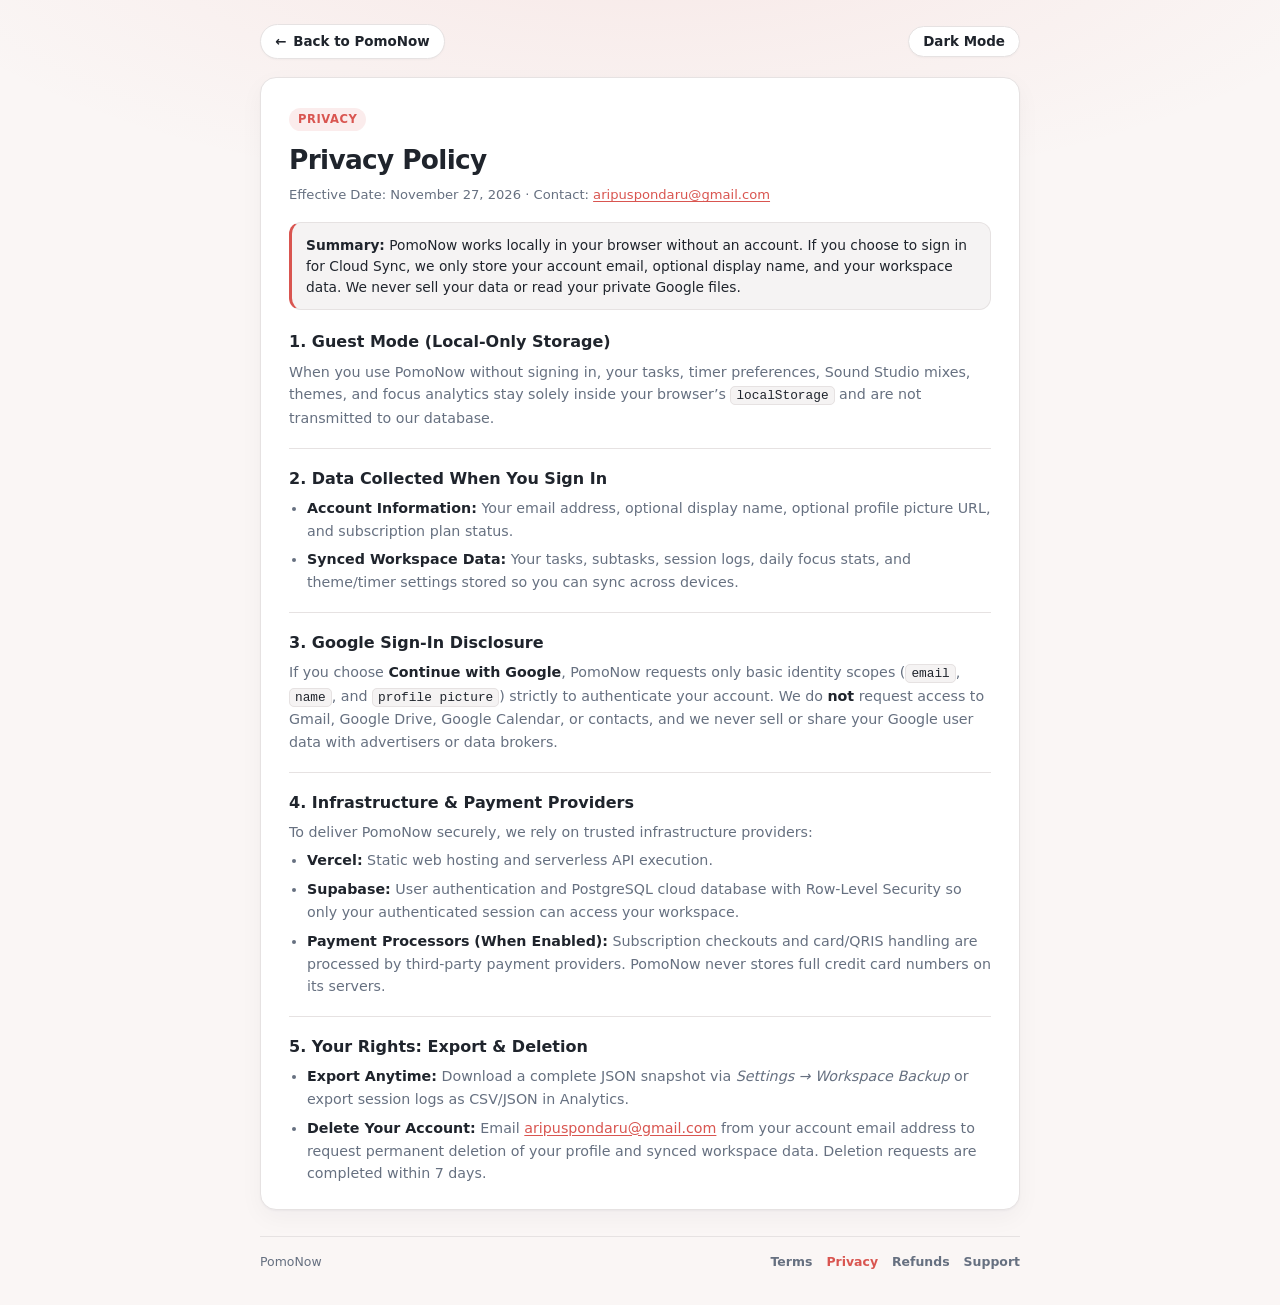
==== privacy.html @ 24fce68c "Add Terms, Privacy, Refund pages, footer, and legal links" ====
<!DOCTYPE html>
<html lang="en" data-theme="light" data-phase="work" data-palette="classic" data-backdrop="glow">
<head>
  <meta charset="UTF-8">
  <meta name="viewport" content="width=device-width, initial-scale=1.0">
  <title>Privacy Policy — PomoNow</title>
  <link rel="stylesheet" href="style.css">
</head>
<body>
  <div class="legal-wrapper">
    <header class="legal-header">
      <a href="./index.html" class="header-pill-btn legal-back-link">
        <span aria-hidden="true">&larr;</span>
        <span>Back to PomoNow</span>
      </a>
      <button type="button" id="legal-theme-toggle" class="header-pill-btn" title="Toggle Dark/Light Theme">
        <span id="legal-theme-label">Dark Mode</span>
      </button>
    </header>

    <main class="legal-card">
      <div class="legal-kicker">Privacy</div>
      <h1 class="legal-title">Privacy Policy</h1>
      <p class="legal-meta">Effective Date: November 27, 2026 &middot; Contact: <a href="mailto:aripuspondaru@gmail.com">aripuspondaru@gmail.com</a></p>

      <div class="legal-callout">
        <strong>Summary:</strong> PomoNow works locally in your browser without an account. If you choose to sign in for Cloud Sync, we only store your account email, optional display name, and your workspace data. We never sell your data or read your private Google files.
      </div>

      <section class="legal-section">
        <h2>1. Guest Mode (Local-Only Storage)</h2>
        <p>When you use PomoNow without signing in, your tasks, timer preferences, Sound Studio mixes, themes, and focus analytics stay solely inside your browser&rsquo;s <code>localStorage</code> and are not transmitted to our database.</p>
      </section>

      <section class="legal-section">
        <h2>2. Data Collected When You Sign In</h2>
        <ul>
          <li><strong>Account Information:</strong> Your email address, optional display name, optional profile picture URL, and subscription plan status.</li>
          <li><strong>Synced Workspace Data:</strong> Your tasks, subtasks, session logs, daily focus stats, and theme/timer settings stored so you can sync across devices.</li>
        </ul>
      </section>

      <section class="legal-section">
        <h2>3. Google Sign-In Disclosure</h2>
        <p>If you choose <strong>Continue with Google</strong>, PomoNow requests only basic identity scopes (<code>email</code>, <code>name</code>, and <code>profile picture</code>) strictly to authenticate your account. We do <strong>not</strong> request access to Gmail, Google Drive, Google Calendar, or contacts, and we never sell or share your Google user data with advertisers or data brokers.</p>
      </section>

      <section class="legal-section">
        <h2>4. Infrastructure &amp; Payment Providers</h2>
        <p>To deliver PomoNow securely, we rely on trusted infrastructure providers:</p>
        <ul>
          <li><strong>Vercel:</strong> Static web hosting and serverless API execution.</li>
          <li><strong>Supabase:</strong> User authentication and PostgreSQL cloud database with Row-Level Security so only your authenticated session can access your workspace.</li>
          <li><strong>Payment Processors (When Enabled):</strong> Subscription checkouts and card/QRIS handling are processed by third-party payment providers. PomoNow never stores full credit card numbers on its servers.</li>
        </ul>
      </section>

      <section class="legal-section">
        <h2>5. Your Rights: Export &amp; Deletion</h2>
        <ul>
          <li><strong>Export Anytime:</strong> Download a complete JSON snapshot via <em>Settings &rarr; Workspace Backup</em> or export session logs as CSV/JSON in Analytics.</li>
          <li><strong>Delete Your Account:</strong> Email <a href="mailto:aripuspondaru@gmail.com">aripuspondaru@gmail.com</a> from your account email address to request permanent deletion of your profile and synced workspace data. Deletion requests are completed within 7 days.</li>
        </ul>
      </section>
    </main>

    <footer class="legal-footer">
      <span>PomoNow</span>
      <nav class="footer-links" aria-label="Legal navigation">
        <a href="./terms.html">Terms</a>
        <a href="./privacy.html" aria-current="page">Privacy</a>
        <a href="./refund.html">Refunds</a>
        <a href="mailto:aripuspondaru@gmail.com">Support</a>
      </nav>
    </footer>
  </div>
  <script src="legal.js"></script>
</body>
</html>
---- style.css ----
:root {
  --bg-color: #faf6f5;
  --bg-accent-glow: rgba(217, 85, 80, 0.09);
  --card-bg: #ffffff;
  --surface-subtle: #f5f3f3;
  --surface-hover: #eeebeb;
  --text-main: #1f242c;
  --text-muted: #667080;
  --primary: #d95550;
  --primary-hover: #c34641;
  --primary-fg: #ffffff;
  --primary-soft: rgba(217, 85, 80, 0.11);
  --primary-ring: rgba(217, 85, 80, 0.28);
  --primary-shadow: rgba(217, 85, 80, 0.26);
  --break-accent: #38858a;
  --long-accent: #397097;
  --border-color: #e6e2e2;
  --border-strong: #d5cfcf;
  --checkbox-border: #c5c0c0;
  --active-border: var(--primary);
  --note-bg: #fffbeb;
  --note-border: #f3e4a8;
  --note-text: #5c4b14;
  --tag-bg: #eef0f4;
  --tag-text: #4a5568;
  --solid-btn-bg: #1f242c;
  --solid-btn-text: #ffffff;
  --danger: #d9433d;
  --danger-soft: rgba(217, 67, 61, 0.1);
  --success: #229954;
  --card-shadow: 0 1px 2px rgba(15, 23, 42, 0.04), 0 8px 24px rgba(15, 23, 42, 0.04);
  --dropdown-shadow: 0 12px 30px rgba(15, 23, 42, 0.12);
}

/* Phase-Adaptive Color Themes (Light) */
html[data-phase="shortBreak"] {
  --bg-color: #f3f9f9;
  --bg-accent-glow: rgba(56, 133, 138, 0.1);
  --surface-subtle: #edf4f4;
  --surface-hover: #e3eeee;
  --primary: #38858a;
  --primary-hover: #2e7176;
  --primary-soft: rgba(56, 133, 138, 0.12);
  --primary-ring: rgba(56, 133, 138, 0.3);
  --primary-shadow: rgba(56, 133, 138, 0.26);
  --border-color: #dce7e8;
  --border-strong: #c8d9db;
  --checkbox-border: #b5c8ca;
}

html[data-phase="longBreak"] {
  --bg-color: #f3f7fb;
  --bg-accent-glow: rgba(57, 112, 151, 0.1);
  --surface-subtle: #edf2f7;
  --surface-hover: #e2eaf3;
  --primary: #397097;
  --primary-hover: #2f5e80;
  --primary-soft: rgba(57, 112, 151, 0.12);
  --primary-ring: rgba(57, 112, 151, 0.3);
  --primary-shadow: rgba(57, 112, 151, 0.26);
  --border-color: #dce4ee;
  --border-strong: #c6d4e3;
  --checkbox-border: #b3c3d4;
}

/* Dark Theme Base (Work) */
html[data-theme="dark"] {
  --bg-color: #141213;
  --bg-accent-glow: rgba(235, 106, 101, 0.12);
  --card-bg: #1d1a1b;
  --surface-subtle: #252122;
  --surface-hover: #2e292b;
  --text-main: #f1f2f5;
  --text-muted: #9da4b2;
  --primary: #eb6a65;
  --primary-hover: #f27e79;
  --primary-fg: #ffffff;
  --primary-soft: rgba(235, 106, 101, 0.17);
  --primary-ring: rgba(235, 106, 101, 0.36);
  --primary-shadow: rgba(235, 106, 101, 0.28);
  --break-accent: #4caeb5;
  --long-accent: #5b9bd5;
  --border-color: #2f2a2c;
  --border-strong: #413b3d;
  --checkbox-border: #4d4749;
  --note-bg: #2c2614;
  --note-border: #453b1b;
  --note-text: #f0e3ad;
  --tag-bg: #2c2d34;
  --tag-text: #d6dbe6;
  --solid-btn-bg: #f1f2f5;
  --solid-btn-text: #141213;
  --danger: #f06a64;
  --danger-soft: rgba(240, 106, 100, 0.15);
  --success: #34c772;
  --card-shadow: 0 1px 2px rgba(0, 0, 0, 0.25), 0 10px 28px rgba(0, 0, 0, 0.24);
  --dropdown-shadow: 0 14px 36px rgba(0, 0, 0, 0.48);
}

/* Phase-Adaptive Color Themes (Dark) */
html[data-theme="dark"][data-phase="shortBreak"] {
  --bg-color: #101617;
  --bg-accent-glow: rgba(76, 174, 181, 0.12);
  --card-bg: #172022;
  --surface-subtle: #1f2a2d;
  --surface-hover: #273538;
  --primary: #4caeb5;
  --primary-hover: #60c0c7;
  --primary-soft: rgba(76, 174, 181, 0.17);
  --primary-ring: rgba(76, 174, 181, 0.38);
  --primary-shadow: rgba(76, 174, 181, 0.26);
  --border-color: #263538;
  --border-strong: #35494d;
  --checkbox-border: #445c61;
}
html[data-theme="dark"][data-phase="longBreak"] {
  --bg-color: #10151b;
  --bg-accent-glow: rgba(91, 155, 213, 0.13);
  --card-bg: #171f28;
  --surface-subtle: #1f2a36;
  --surface-hover: #273545;
  --primary: #5b9bd5;
  --primary-hover: #71ace0;
  --primary-soft: rgba(91, 155, 213, 0.17);
  --primary-ring: rgba(91, 155, 213, 0.38);
  --primary-shadow: rgba(91, 155, 213, 0.26);
  --border-color: #263444;
  --border-strong: #35475c;
  --checkbox-border: #455b74;
}

/* Curated Palette Overrides */
html[data-palette="nordic"] {
  --bg-color: #f4f6fc;
  --bg-accent-glow: rgba(79, 70, 229, 0.09);
  --surface-subtle: #eef1f9;
  --surface-hover: #e4e8f5;
  --primary: #4f46e5;
  --primary-hover: #4338ca;
  --primary-fg: #ffffff;
  --primary-soft: rgba(79, 70, 229, 0.11);
  --primary-ring: rgba(79, 70, 229, 0.28);
  --primary-shadow: rgba(79, 70, 229, 0.24);
  --break-accent: #0284c7;
  --long-accent: #7c3aed;
  --border-color: #dde2ef;
  --border-strong: #c7cfe4;
  --checkbox-border: #b3bdd8;
}
html[data-palette="nordic"][data-phase="shortBreak"] {
  --bg-color: #f1f7fc;
  --bg-accent-glow: rgba(2, 132, 199, 0.1);
  --surface-subtle: #e9f2f9;
  --surface-hover: #dceaf5;
  --primary: #0284c7;
  --primary-hover: #0369a1;
  --primary-soft: rgba(2, 132, 199, 0.11);
  --primary-ring: rgba(2, 132, 199, 0.28);
  --primary-shadow: rgba(2, 132, 199, 0.24);
  --border-color: #d6e4f0;
  --border-strong: #bed4e8;
}
html[data-palette="nordic"][data-phase="longBreak"] {
  --bg-color: #f6f3fc;
  --bg-accent-glow: rgba(124, 58, 237, 0.09);
  --surface-subtle: #efeaf8;
  --surface-hover: #e4dcf5;
  --primary: #7c3aed;
  --primary-hover: #6d28d9;
  --primary-soft: rgba(124, 58, 237, 0.11);
  --primary-ring: rgba(124, 58, 237, 0.28);
  --primary-shadow: rgba(124, 58, 237, 0.24);
  --border-color: #e1d9f0;
  --border-strong: #ccc0e5;
}
html[data-theme="dark"][data-palette="nordic"] {
  --bg-color: #10121b;
  --bg-accent-glow: rgba(129, 140, 248, 0.14);
  --card-bg: #171a27;
  --surface-subtle: #1f2334;
  --surface-hover: #272c41;
  --primary: #818cf8;
  --primary-hover: #969ffb;
  --primary-fg: #10121b;
  --primary-soft: rgba(129, 140, 248, 0.18);
  --primary-ring: rgba(129, 140, 248, 0.36);
  --primary-shadow: rgba(129, 140, 248, 0.24);
  --break-accent: #38bdf8;
  --long-accent: #a78bfa;
  --border-color: #2a3046;
  --border-strong: #39425e;
  --checkbox-border: #485272;
}
html[data-theme="dark"][data-palette="nordic"][data-phase="shortBreak"] {
  --bg-color: #0e171f;
  --bg-accent-glow: rgba(56, 189, 248, 0.13);
  --card-bg: #15212c;
  --surface-subtle: #1c2c3a;
  --surface-hover: #243748;
  --primary: #38bdf8;
  --primary-hover: #5ac9fa;
  --primary-fg: #0b141c;
  --primary-soft: rgba(56, 189, 248, 0.17);
  --primary-ring: rgba(56, 189, 248, 0.36);
  --primary-shadow: rgba(56, 189, 248, 0.24);
  --border-color: #25384a;
  --border-strong: #344e66;
}
html[data-theme="dark"][data-palette="nordic"][data-phase="longBreak"] {
  --bg-color: #15121f;
  --bg-accent-glow: rgba(167, 139, 250, 0.13);
  --card-bg: #1d192b;
  --surface-subtle: #262138;
  --surface-hover: #312a47;
  --primary: #a78bfa;
  --primary-hover: #b8a2fc;
  --primary-fg: #130f1e;
  --primary-soft: rgba(167, 139, 250, 0.18);
  --primary-ring: rgba(167, 139, 250, 0.36);
  --primary-shadow: rgba(167, 139, 250, 0.24);
  --border-color: #342d4a;
  --border-strong: #463d63;
}

html[data-palette="matcha"] {
  --bg-color: #f4f8f5;
  --bg-accent-glow: rgba(45, 138, 97, 0.1);
  --surface-subtle: #ebf3ee;
  --surface-hover: #e0ece5;
  --primary: #2d8a61;
  --primary-hover: #23724f;
  --primary-fg: #ffffff;
  --primary-soft: rgba(45, 138, 97, 0.12);
  --primary-ring: rgba(45, 138, 97, 0.28);
  --primary-shadow: rgba(45, 138, 97, 0.24);
  --break-accent: #0f766e;
  --long-accent: #475569;
  --border-color: #d9e5dd;
  --border-strong: #c2d4c8;
  --checkbox-border: #adbfb4;
}
html[data-palette="matcha"][data-phase="shortBreak"] {
  --bg-color: #f1f8f7;
  --bg-accent-glow: rgba(15, 118, 110, 0.1);
  --surface-subtle: #e7f3f1;
  --surface-hover: #dcece9;
  --primary: #0f766e;
  --primary-hover: #115e59;
  --primary-soft: rgba(15, 118, 110, 0.12);
  --primary-ring: rgba(15, 118, 110, 0.28);
  --primary-shadow: rgba(15, 118, 110, 0.24);
  --border-color: #d4e4e2;
  --border-strong: #bcd3cf;
}
html[data-palette="matcha"][data-phase="longBreak"] {
  --bg-color: #f3f5f8;
  --bg-accent-glow: rgba(71, 85, 105, 0.1);
  --surface-subtle: #eaedf2;
  --surface-hover: #dfe4ec;
  --primary: #475569;
  --primary-hover: #334155;
  --primary-soft: rgba(71, 85, 105, 0.12);
  --primary-ring: rgba(71, 85, 105, 0.28);
  --primary-shadow: rgba(71, 85, 105, 0.22);
  --border-color: #dadfe7;
  --border-strong: #c3cbd8;
}
html[data-theme="dark"][data-palette="matcha"] {
  --bg-color: #0f1612;
  --bg-accent-glow: rgba(63, 179, 127, 0.13);
  --card-bg: #16201a;
  --surface-subtle: #1e2b23;
  --surface-hover: #26372d;
  --primary: #3fb37f;
  --primary-hover: #53c492;
  --primary-fg: #0b140f;
  --primary-soft: rgba(63, 179, 127, 0.18);
  --primary-ring: rgba(63, 179, 127, 0.36);
  --primary-shadow: rgba(63, 179, 127, 0.24);
  --break-accent: #2dd4bf;
  --long-accent: #94a3b8;
  --border-color: #27382d;
  --border-strong: #374f3f;
  --checkbox-border: #466150;
}
html[data-theme="dark"][data-palette="matcha"][data-phase="shortBreak"] {
  --bg-color: #0e1717;
  --bg-accent-glow: rgba(45, 212, 191, 0.12);
  --card-bg: #152222;
  --surface-subtle: #1c2e2e;
  --surface-hover: #253b3b;
  --primary: #2dd4bf;
  --primary-hover: #4ae0cd;
  --primary-fg: #091514;
  --primary-soft: rgba(45, 212, 191, 0.17);
  --primary-ring: rgba(45, 212, 191, 0.36);
  --primary-shadow: rgba(45, 212, 191, 0.22);
  --border-color: #253b3b;
  --border-strong: #355353;
}
html[data-theme="dark"][data-palette="matcha"][data-phase="longBreak"] {
  --bg-color: #111418;
  --bg-accent-glow: rgba(148, 163, 184, 0.12);
  --card-bg: #181d22;
  --surface-subtle: #20272e;
  --surface-hover: #29323c;
  --primary: #94a3b8;
  --primary-hover: #a8b5c7;
  --primary-fg: #0f1318;
  --primary-soft: rgba(148, 163, 184, 0.18);
  --primary-ring: rgba(148, 163, 184, 0.35);
  --primary-shadow: rgba(148, 163, 184, 0.2);
  --border-color: #2b343e;
  --border-strong: #3d4957;
}

html[data-palette="sunset"] {
  --bg-color: #fcf7f2;
  --bg-accent-glow: rgba(194, 94, 0, 0.1);
  --surface-subtle: #f7efe7;
  --surface-hover: #efe3d7;
  --primary: #c25e00;
  --primary-hover: #9f4d00;
  --primary-fg: #ffffff;
  --primary-soft: rgba(194, 94, 0, 0.11);
  --primary-ring: rgba(194, 94, 0, 0.28);
  --primary-shadow: rgba(194, 94, 0, 0.24);
  --break-accent: #be123c;
  --long-accent: #4338ca;
  --border-color: #eadfd3;
  --border-strong: #d8c8b6;
  --checkbox-border: #c5b4a2;
}
html[data-palette="sunset"][data-phase="shortBreak"] {
  --bg-color: #fcf3f5;
  --bg-accent-glow: rgba(190, 18, 60, 0.09);
  --surface-subtle: #f7eaee;
  --surface-hover: #efdce2;
  --primary: #be123c;
  --primary-hover: #9f1239;
  --primary-soft: rgba(190, 18, 60, 0.11);
  --primary-ring: rgba(190, 18, 60, 0.28);
  --primary-shadow: rgba(190, 18, 60, 0.24);
  --border-color: #ead7dd;
  --border-strong: #d7bec6;
}
html[data-palette="sunset"][data-phase="longBreak"] {
  --bg-color: #f4f4fc;
  --bg-accent-glow: rgba(67, 56, 202, 0.09);
  --surface-subtle: #ebecf8;
  --surface-hover: #dfe0f4;
  --primary: #4338ca;
  --primary-hover: #3730a3;
  --primary-soft: rgba(67, 56, 202, 0.11);
  --primary-ring: rgba(67, 56, 202, 0.28);
  --primary-shadow: rgba(67, 56, 202, 0.24);
  --border-color: #dbdcf0;
  --border-strong: #c4c5e5;
}
html[data-theme="dark"][data-palette="sunset"] {
  --bg-color: #17120e;
  --bg-accent-glow: rgba(245, 158, 11, 0.14);
  --card-bg: #201a15;
  --surface-subtle: #2a221c;
  --surface-hover: #352b23;
  --primary: #f59e0b;
  --primary-hover: #fbbf24;
  --primary-fg: #181108;
  --primary-soft: rgba(245, 158, 11, 0.18);
  --primary-ring: rgba(245, 158, 11, 0.36);
  --primary-shadow: rgba(245, 158, 11, 0.24);
  --break-accent: #fb7185;
  --long-accent: #818cf8;
  --border-color: #362c24;
  --border-strong: #4b3d32;
  --checkbox-border: #5c4b3e;
}
html[data-theme="dark"][data-palette="sunset"][data-phase="shortBreak"] {
  --bg-color: #181014;
  --bg-accent-glow: rgba(251, 113, 133, 0.13);
  --card-bg: #22171c;
  --surface-subtle: #2c1f25;
  --surface-hover: #382730;
  --primary: #fb7185;
  --primary-hover: #fda4af;
  --primary-fg: #1c0d13;
  --primary-soft: rgba(251, 113, 133, 0.18);
  --primary-ring: rgba(251, 113, 133, 0.36);
  --primary-shadow: rgba(251, 113, 133, 0.22);
  --border-color: #392730;
  --border-strong: #4e3642;
}
html[data-theme="dark"][data-palette="sunset"][data-phase="longBreak"] {
  --bg-color: #11121c;
  --bg-accent-glow: rgba(129, 140, 248, 0.13);
  --card-bg: #181a28;
  --surface-subtle: #202336;
  --surface-hover: #292d45;
  --primary: #818cf8;
  --primary-hover: #969ffb;
  --primary-fg: #10121b;
  --primary-soft: rgba(129, 140, 248, 0.18);
  --primary-ring: rgba(129, 140, 248, 0.36);
  --primary-shadow: rgba(129, 140, 248, 0.24);
  --border-color: #2b2f47;
  --border-strong: #3d4363;
}

html[data-palette="mono"] {
  --bg-color: #f4f4f6;
  --bg-accent-glow: rgba(24, 24, 27, 0.05);
  --surface-subtle: #ececef;
  --surface-hover: #e2e2e7;
  --primary: #1f242c;
  --primary-hover: #343b46;
  --primary-fg: #ffffff;
  --primary-soft: rgba(31, 36, 44, 0.1);
  --primary-ring: rgba(31, 36, 44, 0.24);
  --primary-shadow: rgba(31, 36, 44, 0.16);
  --break-accent: #4b5563;
  --long-accent: #6b7280;
  --border-color: #dedee3;
  --border-strong: #c8c8d0;
  --checkbox-border: #b3b3bd;
}
html[data-palette="mono"][data-phase="shortBreak"] {
  --bg-color: #f3f5f6;
  --primary: #374151;
  --primary-hover: #1f2937;
  --primary-soft: rgba(55, 65, 81, 0.11);
  --primary-ring: rgba(55, 65, 81, 0.24);
  --primary-shadow: rgba(55, 65, 81, 0.16);
}
html[data-palette="mono"][data-phase="longBreak"] {
  --bg-color: #f2f4f7;
  --primary: #4b5563;
  --primary-hover: #374151;
  --primary-soft: rgba(75, 85, 99, 0.11);
  --primary-ring: rgba(75, 85, 99, 0.24);
  --primary-shadow: rgba(75, 85, 99, 0.16);
}
html[data-theme="dark"][data-palette="mono"] {
  --bg-color: #101012;
  --bg-accent-glow: rgba(228, 228, 231, 0.08);
  --card-bg: #17171a;
  --surface-subtle: #202024;
  --surface-hover: #29292e;
  --primary: #e4e4e7;
  --primary-hover: #ffffff;
  --primary-fg: #111113;
  --primary-soft: rgba(228, 228, 231, 0.15);
  --primary-ring: rgba(228, 228, 231, 0.34);
  --primary-shadow: rgba(255, 255, 255, 0.12);
  --break-accent: #a1a1aa;
  --long-accent: #71717a;
  --border-color: #29292e;
  --border-strong: #3b3b42;
  --checkbox-border: #4e4e57;
}
html[data-theme="dark"][data-palette="mono"][data-phase="shortBreak"] {
  --bg-color: #101214;
  --card-bg: #17191c;
  --surface-subtle: #202327;
  --surface-hover: #292d32;
  --primary: #cbd5e1;
  --primary-hover: #e2e8f0;
  --primary-fg: #0f1215;
  --primary-soft: rgba(203, 213, 225, 0.16);
  --primary-ring: rgba(203, 213, 225, 0.34);
  --primary-shadow: rgba(203, 213, 225, 0.12);
}
html[data-theme="dark"][data-palette="mono"][data-phase="longBreak"] {
  --bg-color: #111216;
  --card-bg: #181a20;
  --surface-subtle: #21242c;
  --surface-hover: #2a2e38;
  --primary: #b8c2d0;
  --primary-hover: #cfd6e0;
  --primary-fg: #101217;
  --primary-soft: rgba(184, 194, 208, 0.16);
  --primary-ring: rgba(184, 194, 208, 0.34);
  --primary-shadow: rgba(184, 194, 208, 0.12);
}

/* Reset without global wildcard transition */
*, *::before, *::after {
  margin: 0;
  padding: 0;
  box-sizing: border-box;
}

body {
  font-family: -apple-system, BlinkMacSystemFont, "Segoe UI", Roboto, Inter, system-ui, sans-serif;
  -webkit-font-smoothing: antialiased;
  background-color: var(--bg-color);
  background-image: radial-gradient(ellipse 85% 45% at 50% -10%, var(--bg-accent-glow), transparent 72%);
  background-attachment: fixed;
  color: var(--text-main);
  display: flex;
  justify-content: center;
  min-height: 100vh;
  padding: 20px 18px 36px;
  line-height: 1.45;
  transition: background-color 0.35s ease, color 0.3s ease;
}

button, input, select, textarea {
  font-family: inherit;
}

button:focus-visible,
input:focus-visible,
select:focus-visible,
textarea:focus-visible,
summary:focus-visible {
  outline: 2px solid var(--primary);
  outline-offset: 2px;
}

input[type="range"] {
  accent-color: var(--primary);
  cursor: pointer;
}

.btn-icon {
  display: inline-flex;
  align-items: center;
  justify-content: center;
  flex-shrink: 0;
}

/* Layout Shell */
.app-wrapper {
  width: 100%;
  max-width: 520px;
}

.app-header {
  display: flex;
  justify-content: space-between;
  align-items: center;
  margin-bottom: 18px;
}

.brand {
  display: flex;
  align-items: center;
  gap: 10px;
}

.brand-mark {
  width: 34px;
  height: 34px;
  border-radius: 10px;
  background-color: var(--primary-soft);
  color: var(--primary);
  display: inline-flex;
  align-items: center;
  justify-content: center;
  transition: background-color 0.35s ease, color 0.35s ease;
}

.brand h1 {
  font-size: 1.35rem;
  font-weight: 750;
  letter-spacing: -0.025em;
  color: var(--text-main);
}

.header-controls {
  display: flex;
  align-items: center;
  gap: 8px;
  flex-shrink: 0;
}

.header-pill-btn {
  display: inline-flex;
  align-items: center;
  gap: 7px;
  background-color: var(--card-bg);
  color: var(--text-main);
  border: 1px solid var(--border-color);
  border-radius: 999px;
  padding: 7px 14px;
  font-size: 0.84rem;
  font-weight: 600;
  cursor: pointer;
  white-space: nowrap;
  box-shadow: 0 1px 2px rgba(0, 0, 0, 0.03);
  transition: background-color 0.2s ease, border-color 0.2s ease, color 0.2s ease, transform 0.14s ease;
}

.header-pill-btn:hover {
  border-color: var(--primary);
  color: var(--primary);
}

.header-pill-btn.is-active {
  background-color: var(--primary-soft);
  border-color: var(--primary);
  color: var(--primary);
}

.header-pill-btn:active {
  transform: scale(0.97);
}

/* Responsive Dashboard Grid */
.dashboard-grid {
  display: grid;
  grid-template-columns: minmax(0, 1fr);
  gap: 18px;
  align-items: start;
}

.primary-column,
.secondary-column {
  display: flex;
  flex-direction: column;
  gap: 16px;
  min-width: 0;
}

@media (min-width: 880px) {
  body {
    padding: 24px 28px 36px;
  }

  .app-wrapper {
    max-width: 1020px;
  }

  .dashboard-grid {
    grid-template-columns: minmax(0, 1.07fr) minmax(0, 0.93fr);
    gap: 22px;
  }
}

/* Segmented Intensity Presets */
.intensity-modes {
  display: grid;
  grid-template-columns: repeat(3, 1fr);
  gap: 4px;
  padding: 4px;
  background-color: var(--card-bg);
  border: 1px solid var(--border-color);
  border-radius: 12px;
  box-shadow: var(--card-shadow);
  transition: background-color 0.35s ease, border-color 0.35s ease;
}

.mode-btn {
  display: flex;
  align-items: center;
  justify-content: center;
  gap: 6px;
  padding: 8px 10px;
  border: 1px solid transparent;
  border-radius: 8px;
  background-color: transparent;
  color: var(--text-muted);
  cursor: pointer;
  font-size: 0.85rem;
  font-weight: 600;
  transition: background-color 0.2s ease, color 0.2s ease, box-shadow 0.2s ease;
}

.mode-btn .mode-time {
  font-size: 0.76rem;
  opacity: 0.8;
  font-variant-numeric: tabular-nums;
}

.mode-btn:hover:not(.active) {
  background-color: var(--surface-subtle);
  color: var(--text-main);
}

.mode-btn.active {
  background-color: var(--primary);
  color: var(--primary-fg);
  box-shadow: 0 2px 8px var(--primary-shadow);
}

.mode-btn.active .mode-time {
  opacity: 0.92;
}

/* Main Cards */
.timer-card,
.task-section,
.stats-card,
.settings-accordion {
  background-color: var(--card-bg);
  border: 1px solid var(--border-color);
  border-radius: 16px;
  box-shadow: var(--card-shadow);
  transition: background-color 0.35s ease, border-color 0.35s ease, box-shadow 0.35s ease;
}

/* Timer Card */
.timer-card {
  position: relative;
  overflow: hidden;
  padding: 24px 22px 18px;
  text-align: center;
}

.timer-progress-track {
  position: absolute;
  top: 0;
  left: 0;
  right: 0;
  height: 4px;
  background-color: var(--surface-subtle);
}

.timer-progress-bar {
  height: 100%;
  width: 0%;
  background-color: var(--primary);
  transition: width 0.25s linear, background-color 0.35s ease;
}

.phase-tabs {
  display: inline-flex;
  justify-content: center;
  gap: 4px;
  padding: 4px;
  background-color: var(--surface-subtle);
  border: 1px solid var(--border-color);
  border-radius: 999px;
  margin-bottom: 14px;
  max-width: 100%;
}

.phase-tab {
  padding: 6px 14px;
  border: none;
  border-radius: 999px;
  background-color: transparent;
  color: var(--text-muted);
  font-size: 0.82rem;
  font-weight: 600;
  cursor: pointer;
  white-space: nowrap;
  transition: background-color 0.2s ease, color 0.2s ease, box-shadow 0.2s ease;
}

.phase-tab:hover:not(.active) {
  color: var(--text-main);
}

.phase-tab.active {
  background-color: var(--primary);
  color: var(--primary-fg);
  box-shadow: 0 2px 6px var(--primary-shadow);
}

#timer-phase {
  font-size: 0.92rem;
  font-weight: 600;
  color: var(--text-muted);
  letter-spacing: 0.01em;
  margin-bottom: 6px;
}

.time-display {
  font-size: 5.25rem;
  font-weight: 800;
  letter-spacing: -0.04em;
  color: var(--text-main);
  font-variant-numeric: tabular-nums;
  line-height: 1.02;
  margin-bottom: 12px;
}

/* Active Task Focus Pill */
.active-task-pill {
  display: inline-flex;
  align-items: center;
  gap: 7px;
  max-width: 92%;
  margin: 0 auto 18px;
  padding: 6px 13px;
  border-radius: 999px;
  border: 1px solid var(--primary-ring);
  background-color: var(--primary-soft);
  color: var(--text-main);
  font-size: 0.82rem;
  cursor: pointer;
  transition: background-color 0.2s ease, border-color 0.2s ease, transform 0.14s ease;
}

.active-task-pill:hover {
  border-color: var(--primary);
}

.active-task-pill:active {
  transform: scale(0.98);
}

.active-task-dot {
  width: 7px;
  height: 7px;
  border-radius: 50%;
  background-color: var(--primary);
  flex-shrink: 0;
  box-shadow: 0 0 0 3px var(--primary-soft);
}

.active-task-prefix {
  color: var(--text-muted);
  font-weight: 500;
  flex-shrink: 0;
}

.active-task-name {
  font-weight: 700;
  color: var(--text-main);
  white-space: nowrap;
  overflow: hidden;
  text-overflow: ellipsis;
}

.active-task-pill.is-empty {
  border-color: var(--border-color);
  background-color: var(--surface-subtle);
}

.active-task-pill.is-empty .active-task-dot {
  background-color: var(--text-muted);
  box-shadow: none;
  opacity: 0.55;
}

.active-task-pill.is-empty .active-task-name {
  color: var(--text-muted);
  font-weight: 600;
}

.active-task-pill.is-completed .active-task-name {
  text-decoration: line-through;
  color: var(--text-muted);
}

/* Smart Primary Timer Controls */
.timer-controls {
  display: flex;
  justify-content: center;
  align-items: center;
  gap: 12px;
}

.primary-timer-btn {
  display: inline-flex;
  align-items: center;
  justify-content: center;
  gap: 9px;
  min-width: 158px;
  height: 48px;
  padding: 0 26px;
  border: 1px solid transparent;
  border-radius: 12px;
  background-color: var(--primary);
  color: var(--primary-fg);
  font-size: 1.02rem;
  font-weight: 700;
  letter-spacing: 0.01em;
  cursor: pointer;
  box-shadow: 0 4px 14px var(--primary-shadow);
  transition: background-color 0.2s ease, border-color 0.2s ease, color 0.2s ease, transform 0.14s ease, box-shadow 0.2s ease;
}

.primary-timer-btn:hover {
  background-color: var(--primary-hover);
  box-shadow: 0 6px 18px var(--primary-shadow);
}

.primary-timer-btn.is-running {
  background-color: var(--card-bg);
  color: var(--primary);
  border-color: var(--primary);
  box-shadow: 0 2px 10px var(--primary-soft);
}

.primary-timer-btn.is-running:hover {
  background-color: var(--primary-soft);
}

.primary-timer-btn:active {
  transform: scale(0.97);
}

.icon-control-btn {
  width: 44px;
  height: 44px;
  border-radius: 12px;
  border: 1px solid var(--border-color);
  background-color: var(--surface-subtle);
  color: var(--text-muted);
  display: inline-flex;
  align-items: center;
  justify-content: center;
  cursor: pointer;
  transition: background-color 0.18s ease, border-color 0.18s ease, color 0.18s ease, transform 0.14s ease;
}

.icon-control-btn:hover {
  border-color: var(--primary);
  color: var(--primary);
  background-color: var(--primary-soft);
}

.icon-control-btn:active {
  transform: scale(0.95);
}

/* Ambient Bar */
.ambient-bar {
  margin-top: 20px;
  padding: 10px 13px;
  border-radius: 12px;
  background-color: var(--surface-subtle);
  border: 1px solid var(--border-color);
  display: flex;
  justify-content: space-between;
  align-items: center;
  gap: 10px;
  flex-wrap: wrap;
  text-align: left;
  transition: background-color 0.35s ease, border-color 0.35s ease;
}

.ambient-select-group {
  display: flex;
  align-items: center;
  gap: 7px;
}

.ambient-icon {
  display: inline-flex;
  align-items: center;
  color: var(--primary);
}

.ambient-label {
  font-size: 0.8rem;
  font-weight: 600;
  color: var(--text-muted);
}

.ambient-select,
.settings-select {
  padding: 5px 9px;
  border: 1px solid var(--border-color);
  border-radius: 8px;
  background-color: var(--card-bg);
  color: var(--text-main);
  font-size: 0.83rem;
  font-weight: 600;
  cursor: pointer;
  transition: border-color 0.18s ease, background-color 0.2s ease;
}

.ambient-select:hover,
.settings-select:hover {
  border-color: var(--border-strong);
}

.ambient-controls-group {
  display: flex;
  align-items: center;
  gap: 8px;
}

.ambient-controls-group input[type="range"] {
  width: 82px;
}

.ambient-play-btn {
  display: inline-flex;
  align-items: center;
  gap: 5px;
  min-width: 68px;
  justify-content: center;
}

#btn-ambient-toggle.is-playing {
  background-color: var(--primary);
  border-color: var(--primary);
  color: var(--primary-fg);
}

.studio-toggle-btn.is-active {
  background-color: var(--primary-soft);
  border-color: var(--primary);
  color: var(--primary);
}

.studio-layer-badge {
  display: inline-flex;
  align-items: center;
  justify-content: center;
  min-width: 17px;
  height: 17px;
  padding: 0 5px;
  border-radius: 999px;
  background-color: var(--primary);
  color: var(--primary-fg);
  font-size: 0.69rem;
  font-weight: 700;
  line-height: 1;
}

/* Sound Studio Drawer */
.sound-studio-panel {
  margin-top: 10px;
  padding: 14px;
  border-radius: 12px;
  background-color: var(--surface-subtle);
  border: 1px solid var(--border-color);
  text-align: left;
  transition: background-color 0.35s ease, border-color 0.35s ease;
}

.studio-header {
  display: flex;
  justify-content: space-between;
  align-items: center;
  gap: 8px;
  flex-wrap: wrap;
  margin-bottom: 10px;
}

.studio-title {
  font-size: 0.82rem;
  font-weight: 700;
  color: var(--text-main);
  letter-spacing: 0.01em;
}

.studio-header-actions {
  display: flex;
  align-items: center;
  gap: 6px;
}

.studio-save-row {
  display: flex;
  align-items: center;
  gap: 6px;
  margin-bottom: 10px;
  flex-wrap: wrap;
}

.studio-preset-input {
  flex: 1;
  min-width: 140px;
  padding: 6px 10px;
  border: 1px solid var(--border-color);
  border-radius: 8px;
  background-color: var(--card-bg);
  color: var(--text-main);
  font-size: 0.82rem;
}

.studio-save-confirm {
  padding: 6px 12px;
  font-size: 0.8rem;
}

.studio-save-cancel {
  padding: 5px 8px;
  font-size: 0.8rem;
}

.studio-presets-row {
  display: flex;
  flex-wrap: wrap;
  gap: 6px;
  margin-bottom: 12px;
}

.studio-preset-pill {
  display: inline-flex;
  align-items: center;
  gap: 3px;
  padding: 2px 8px;
  border-radius: 999px;
  border: 1px solid var(--border-color);
  background-color: var(--card-bg);
  color: var(--text-main);
  transition: border-color 0.16s ease, background-color 0.16s ease, color 0.16s ease;
}

.studio-preset-pill:hover:not(.active) {
  border-color: var(--primary);
  color: var(--primary);
}

.studio-preset-pill.active {
  background-color: var(--primary);
  border-color: var(--primary);
  color: var(--primary-fg);
}

.studio-preset-apply {
  border: none;
  background: transparent;
  color: inherit;
  font-size: 0.76rem;
  font-weight: 600;
  padding: 2px;
  cursor: pointer;
}

.studio-preset-delete {
  display: inline-flex;
  align-items: center;
  justify-content: center;
  width: 15px;
  height: 15px;
  border-radius: 50%;
  border: none;
  background: transparent;
  color: inherit;
  opacity: 0.75;
  cursor: pointer;
}

.studio-preset-delete:hover {
  opacity: 1;
  background-color: rgba(0, 0, 0, 0.15);
}

.studio-mixer-grid {
  display: grid;
  grid-template-columns: repeat(2, minmax(0, 1fr));
  gap: 8px;
}

.studio-channel {
  background-color: var(--card-bg);
  border: 1px solid var(--border-color);
  border-radius: 10px;
  padding: 8px 10px;
  display: flex;
  flex-direction: column;
  gap: 5px;
  transition: border-color 0.18s ease, box-shadow 0.18s ease;
}

.studio-channel.is-active {
  border-color: var(--primary-ring);
  box-shadow: 0 2px 8px var(--primary-soft);
}

.studio-channel-top {
  display: flex;
  justify-content: space-between;
  align-items: center;
  gap: 6px;
}

.studio-channel-toggle {
  border: none;
  background: transparent;
  padding: 0;
  color: var(--text-main);
  font-size: 0.79rem;
  font-weight: 600;
  cursor: pointer;
  display: inline-flex;
  align-items: center;
  gap: 6px;
  text-align: left;
}

.studio-channel-dot {
  width: 7px;
  height: 7px;
  border-radius: 50%;
  background-color: var(--border-strong);
  flex-shrink: 0;
  transition: background-color 0.18s ease;
}

.studio-channel.is-active .studio-channel-dot {
  background-color: var(--primary);
}

.studio-channel-pct {
  font-size: 0.72rem;
  font-weight: 700;
  color: var(--text-muted);
  font-variant-numeric: tabular-nums;
}

.studio-channel.is-active .studio-channel-pct {
  color: var(--primary);
}

.studio-channel-slider {
  width: 100%;
  height: 16px;
}

@media (max-width: 460px) {
  .studio-mixer-grid {
    grid-template-columns: minmax(0, 1fr);
  }
}

/* TASK SECTION */
.task-section {
  padding: 18px 18px 16px;
}

.task-header-main {
  display: flex;
  justify-content: space-between;
  align-items: center;
  color: var(--text-main);
  padding-bottom: 12px;
  margin-bottom: 12px;
  border-bottom: 1px solid var(--border-color);
  gap: 10px;
}

.task-header-left {
  display: flex;
  align-items: center;
  gap: 10px;
  min-width: 0;
}

.task-header-main h3 {
  font-size: 1.05rem;
  font-weight: 700;
  letter-spacing: -0.01em;
}

.project-filter {
  padding: 4px 8px;
  border: 1px solid var(--border-color);
  border-radius: 8px;
  background-color: var(--surface-subtle);
  color: var(--text-main);
  font-size: 0.8rem;
  font-weight: 600;
  cursor: pointer;
  max-width: 165px;
}

.task-opt-btn {
  width: 32px;
  height: 32px;
  background: transparent;
  border: 1px solid transparent;
  color: var(--text-muted);
  border-radius: 8px;
  cursor: pointer;
  display: inline-flex;
  align-items: center;
  justify-content: center;
  transition: background-color 0.18s ease, color 0.18s ease, border-color 0.18s ease;
}

.task-opt-btn:hover {
  background-color: var(--surface-subtle);
  border-color: var(--border-color);
  color: var(--text-main);
}

/* Task Menu Dropdown */
.dropdown-wrapper {
  position: relative;
}

.task-dropdown-menu {
  position: absolute;
  right: 0;
  top: 38px;
  background: var(--card-bg);
  border: 1px solid var(--border-color);
  border-radius: 12px;
  box-shadow: var(--dropdown-shadow);
  list-style: none;
  padding: 6px;
  min-width: 215px;
  z-index: 50;
  display: flex;
  flex-direction: column;
  gap: 2px;
}

.task-dropdown-menu.hidden {
  display: none;
}

.task-dropdown-menu li {
  padding: 9px 11px;
  border-radius: 8px;
  font-size: 0.88rem;
  cursor: pointer;
  color: var(--text-main);
  display: flex;
  align-items: center;
  gap: 9px;
  font-weight: 500;
  white-space: nowrap;
  transition: background-color 0.15s ease, color 0.15s ease;
}

.task-dropdown-menu li svg {
  color: var(--text-muted);
  flex-shrink: 0;
}

.task-dropdown-menu li:hover {
  background-color: var(--surface-subtle);
}

.task-dropdown-menu li.menu-item-danger:hover {
  background-color: var(--danger-soft);
  color: var(--danger);
}

.task-dropdown-menu li.menu-item-danger:hover svg {
  color: var(--danger);
}

/* Task List */
.task-list {
  list-style: none;
  display: flex;
  flex-direction: column;
  gap: 8px;
  margin-bottom: 12px;
}

.task-list:empty {
  margin-bottom: 10px;
}

.task-item {
  background-color: var(--surface-subtle);
  padding: 11px 12px;
  border-radius: 10px;
  border: 1px solid var(--border-color);
  border-left: 3.5px solid transparent;
  cursor: pointer;
  display: flex;
  flex-direction: column;
  gap: 8px;
  transition: background-color 0.18s ease, border-color 0.18s ease, box-shadow 0.18s ease;
}

.task-item:hover {
  border-color: var(--border-strong);
  background-color: var(--card-bg);
}

.task-item.active {
  background-color: var(--card-bg);
  border-color: var(--primary-ring);
  border-left-color: var(--primary);
  box-shadow: 0 2px 10px var(--primary-soft);
}

.task-main-row {
  display: flex;
  justify-content: space-between;
  align-items: center;
  gap: 10px;
}

.task-info-group {
  display: flex;
  align-items: center;
  gap: 10px;
  min-width: 0;
  flex: 1;
}

.custom-checkbox {
  width: 22px;
  height: 22px;
  border-radius: 50%;
  border: 2px solid var(--checkbox-border);
  background-color: transparent;
  display: inline-flex;
  justify-content: center;
  align-items: center;
  cursor: pointer;
  color: transparent;
  flex-shrink: 0;
  transition: background-color 0.18s ease, border-color 0.18s ease, color 0.18s ease, transform 0.14s ease;
}

.custom-checkbox:hover {
  border-color: var(--primary);
}

.custom-checkbox:active {
  transform: scale(0.92);
}

.task-item.completed .custom-checkbox {
  background-color: var(--primary);
  border-color: var(--primary);
  color: var(--primary-fg);
}

.task-title-text {
  font-size: 0.94rem;
  font-weight: 600;
  color: var(--text-main);
  word-break: break-word;
  line-height: 1.35;
}

.task-item.completed .task-title-text {
  text-decoration: line-through;
  color: var(--text-muted);
}

.task-note-box {
  background-color: var(--note-bg);
  border: 1px solid var(--note-border);
  padding: 9px 11px;
  border-radius: 8px;
  font-size: 0.85rem;
  color: var(--note-text);
  word-break: break-word;
  line-height: 1.4;
}

.task-project-tag {
  background-color: var(--tag-bg);
  color: var(--tag-text);
  padding: 2px 8px;
  border-radius: 999px;
  font-size: 0.72rem;
  margin-left: 7px;
  font-weight: 600;
  display: inline-block;
  vertical-align: middle;
  white-space: nowrap;
}

.task-recur-tag {
  background-color: var(--primary-soft);
  color: var(--primary);
  padding: 2px 7px;
  border-radius: 999px;
  font-size: 0.7rem;
  margin-left: 5px;
  font-weight: 600;
  display: inline-block;
  vertical-align: middle;
  white-space: nowrap;
}

.task-subtask-badge {
  font-size: 0.71rem;
  font-weight: 600;
  color: var(--text-muted);
  margin-left: 6px;
  display: inline-block;
  vertical-align: middle;
  white-space: nowrap;
}

/* Task Day Bucket Tabs */
.task-bucket-tabs {
  display: inline-flex;
  align-items: center;
  gap: 3px;
  padding: 3px;
  background-color: var(--surface-subtle);
  border: 1px solid var(--border-color);
  border-radius: 999px;
  margin-bottom: 12px;
}

.task-bucket-tab {
  border: none;
  background: transparent;
  color: var(--text-muted);
  font-size: 0.77rem;
  font-weight: 600;
  padding: 4px 10px;
  border-radius: 999px;
  cursor: pointer;
  display: inline-flex;
  align-items: center;
  gap: 5px;
  transition: background-color 0.16s ease, color 0.16s ease;
}

.task-bucket-tab:hover:not(.active) {
  color: var(--text-main);
}

.task-bucket-tab.active {
  background-color: var(--primary);
  color: var(--primary-fg);
}

.bucket-count {
  font-size: 0.7rem;
  opacity: 0.85;
  font-variant-numeric: tabular-nums;
}

.task-empty-state {
  text-align: center;
  padding: 16px 10px;
  font-size: 0.84rem;
  color: var(--text-muted);
  border: 1px dashed var(--border-color);
  border-radius: 10px;
  background-color: var(--surface-subtle);
}

/* Subtasks List inside Task Row */
.task-subtasks-list {
  list-style: none;
  display: flex;
  flex-direction: column;
  gap: 5px;
  padding-left: 32px;
}

.task-subtask-item {
  display: flex;
  align-items: center;
  gap: 8px;
  font-size: 0.83rem;
  color: var(--text-main);
}

.task-subtask-item.is-done .subtask-label {
  text-decoration: line-through;
  color: var(--text-muted);
}

.subtask-check-btn {
  width: 16px;
  height: 16px;
  border-radius: 4px;
  border: 1.5px solid var(--checkbox-border);
  background: var(--card-bg);
  color: transparent;
  display: inline-flex;
  align-items: center;
  justify-content: center;
  cursor: pointer;
  flex-shrink: 0;
  transition: background-color 0.15s ease, border-color 0.15s ease, color 0.15s ease;
}

.subtask-check-btn:hover {
  border-color: var(--primary);
}

.task-subtask-item.is-done .subtask-check-btn {
  background-color: var(--primary);
  border-color: var(--primary);
  color: var(--primary-fg);
}

.task-planning-row {
  display: flex;
  align-items: flex-end;
  gap: 10px;
  flex-wrap: wrap;
}

.task-plan-select {
  padding: 7px 9px;
  height: 36px;
}

/* Time-Blocking Day Schedule Panel */
.day-timeline-panel {
  margin-top: 10px;
  padding: 12px;
  border-radius: 10px;
  background-color: var(--surface-subtle);
  border: 1px solid var(--border-color);
}

.timeline-blocker-row {
  display: flex;
  justify-content: space-between;
  align-items: center;
  gap: 8px;
  flex-wrap: wrap;
  padding-bottom: 10px;
  margin-bottom: 10px;
  border-bottom: 1px solid var(--border-color);
}

.timeline-blocker-toggle {
  font-size: 0.81rem;
}

.timeline-blocker-inputs {
  display: flex;
  align-items: center;
  gap: 6px;
}

.timeline-blocker-inputs input[type="time"],
.timeline-blocker-inputs input[type="number"] {
  padding: 4px 7px;
  border: 1px solid var(--border-color);
  border-radius: 7px;
  background-color: var(--card-bg);
  color: var(--text-main);
  font-size: 0.79rem;
  font-weight: 600;
}

.timeline-blocker-inputs input[type="number"] {
  width: 56px;
}

.timeline-mins-unit {
  font-size: 0.76rem;
  color: var(--text-muted);
  font-weight: 600;
}

.day-timeline-list {
  list-style: none;
  display: flex;
  flex-direction: column;
  gap: 6px;
  max-height: 210px;
  overflow-y: auto;
}

.timeline-block-item {
  display: flex;
  justify-content: space-between;
  align-items: center;
  gap: 10px;
  padding: 7px 10px;
  border-radius: 8px;
  background-color: var(--card-bg);
  border: 1px solid var(--border-color);
  border-left: 3px solid var(--primary);
  font-size: 0.8rem;
}

.timeline-block-item.kind-break {
  border-left-color: var(--break-accent);
  opacity: 0.85;
}

.timeline-block-item.kind-long {
  border-left-color: var(--long-accent);
  opacity: 0.88;
}

.timeline-block-item.kind-blocked {
  border-left-color: #f39c12;
  background-color: var(--note-bg);
  color: var(--note-text);
}

.timeline-block-left {
  display: flex;
  align-items: center;
  gap: 8px;
  min-width: 0;
}

.timeline-block-time {
  font-variant-numeric: tabular-nums;
  font-weight: 700;
  color: var(--text-muted);
  font-size: 0.75rem;
  flex-shrink: 0;
}

.timeline-block-title {
  font-weight: 600;
  white-space: nowrap;
  overflow: hidden;
  text-overflow: ellipsis;
}

.timeline-block-dur {
  font-size: 0.74rem;
  font-weight: 600;
  color: var(--text-muted);
  flex-shrink: 0;
}

.workspace-backup-actions {
  display: flex;
  align-items: center;
  gap: 6px;
}

.task-right-group {
  display: flex;
  align-items: center;
  gap: 6px;
  flex-shrink: 0;
}

.task-pomo-count {
  font-weight: 700;
  color: var(--text-muted);
  font-size: 0.83rem;
  font-variant-numeric: tabular-nums;
  margin-right: 2px;
}

.task-actions-group {
  display: flex;
  align-items: center;
  gap: 2px;
  opacity: 0.35;
  transition: opacity 0.18s ease;
}

.task-item:hover .task-actions-group,
.task-item:focus-within .task-actions-group,
.task-item.active .task-actions-group {
  opacity: 1;
}

@media (hover: none) {
  .task-actions-group {
    opacity: 0.85;
  }
}

.task-icon-btn {
  width: 26px;
  height: 26px;
  border: 1px solid transparent;
  border-radius: 6px;
  background-color: transparent;
  color: var(--text-muted);
  cursor: pointer;
  display: inline-flex;
  align-items: center;
  justify-content: center;
  line-height: 1;
  transition: background-color 0.15s ease, color 0.15s ease, border-color 0.15s ease;
}

.task-icon-btn:hover:not(:disabled) {
  background-color: var(--primary-soft);
  color: var(--primary);
}

.task-icon-btn:disabled {
  opacity: 0.28;
  cursor: not-allowed;
}

/* Dashed Add Task Button */
.dashed-btn {
  width: 100%;
  padding: 11px 14px;
  border: 1.5px dashed var(--border-strong);
  background: transparent;
  color: var(--text-muted);
  font-size: 0.92rem;
  font-weight: 600;
  border-radius: 10px;
  cursor: pointer;
  display: flex;
  justify-content: center;
  align-items: center;
  gap: 8px;
  transition: border-color 0.18s ease, color 0.18s ease, background-color 0.18s ease;
}

.dashed-btn:hover {
  border-color: var(--primary);
  color: var(--primary);
  background-color: var(--primary-soft);
}

/* Add / Edit Task Form Card */
.add-task-container {
  background-color: var(--card-bg);
  border: 1px solid var(--border-strong);
  border-radius: 12px;
  padding: 16px 16px 0 16px;
  box-shadow: 0 8px 20px rgba(15, 23, 42, 0.06);
  margin-bottom: 12px;
  overflow: hidden;
}

.add-task-container.hidden {
  display: none;
}

.edit-mode-card {
  padding: 14px 14px 0 14px;
  margin-bottom: 0;
  cursor: default;
  border: 1px solid var(--primary-ring);
  border-left: 3.5px solid var(--primary);
  box-shadow: 0 4px 14px var(--primary-soft);
}

.edit-mode-card .task-form-actions {
  margin: 0 -14px;
  padding: 12px 14px;
}

.task-title-input {
  width: 100%;
  border: none;
  font-size: 1.08rem;
  font-weight: 700;
  color: var(--text-main);
  outline: none;
  margin-bottom: 14px;
  background: transparent;
}

.task-title-input:focus-visible {
  outline: none;
}

.task-title-input::placeholder {
  color: var(--text-muted);
  font-weight: 500;
  opacity: 0.65;
}

.task-form-details {
  margin-bottom: 14px;
  display: flex;
  flex-direction: column;
  gap: 12px;
}

.pomo-numbers-row {
  display: flex;
  align-items: flex-end;
  gap: 8px;
}

.pomo-slash {
  font-size: 1.1rem;
  font-weight: 700;
  color: var(--text-muted);
  padding-bottom: 7px;
}

.est-pomo-wrapper label {
  font-weight: 600;
  font-size: 0.82rem;
  color: var(--text-muted);
  margin-bottom: 5px;
  display: block;
}

.task-est-input {
  width: 78px;
  padding: 7px 9px;
  border: 1px solid var(--border-color);
  border-radius: 8px;
  font-size: 0.92rem;
  font-weight: 600;
  background: var(--surface-subtle);
  color: var(--text-main);
}

.extra-fields-toggles {
  display: flex;
  gap: 14px;
}

.link-btn {
  background: none;
  border: none;
  color: var(--text-muted);
  font-weight: 600;
  cursor: pointer;
  font-size: 0.84rem;
  padding: 2px 0;
  transition: color 0.15s ease;
}

.link-btn:hover {
  color: var(--primary);
  text-decoration: underline;
}

.task-extra-input {
  width: 100%;
  padding: 9px 11px;
  border: 1px solid var(--border-color);
  border-radius: 8px;
  font-size: 0.88rem;
  background: var(--surface-subtle);
  color: var(--text-main);
}

.task-extra-input.hidden {
  display: none;
}

textarea.task-extra-input {
  min-height: 66px;
  resize: vertical;
}

.task-form-actions {
  display: flex;
  justify-content: space-between;
  align-items: center;
  padding: 12px 16px;
  background-color: var(--surface-subtle);
  margin: 0 -16px;
  border-top: 1px solid var(--border-color);
}

.text-btn {
  background: none;
  border: none;
  color: var(--text-muted);
  font-weight: 600;
  font-size: 0.9rem;
  cursor: pointer;
  padding: 6px 8px;
  border-radius: 6px;
  transition: color 0.15s ease, background-color 0.15s ease;
}

.text-btn:hover {
  color: var(--text-main);
  background-color: var(--surface-hover);
}

.danger-text {
  color: var(--danger);
  display: inline-flex;
  align-items: center;
  gap: 5px;
}

.danger-text:hover {
  color: var(--danger);
  background-color: var(--danger-soft);
}

.action-right-group {
  display: flex;
  align-items: center;
  gap: 8px;
}

.solid-btn {
  background-color: var(--solid-btn-bg);
  color: var(--solid-btn-text);
  border: none;
  border-radius: 8px;
  padding: 7px 18px;
  font-weight: 600;
  font-size: 0.9rem;
  cursor: pointer;
  transition: opacity 0.15s ease, transform 0.12s ease;
}

.solid-btn:hover {
  opacity: 0.9;
}

.solid-btn:active {
  transform: scale(0.97);
}

/* Task Summary Footer */
.task-summary-footer {
  background-color: var(--surface-subtle);
  border: 1px solid var(--border-color);
  margin-top: 14px;
  padding: 11px 14px;
  display: flex;
  justify-content: space-around;
  align-items: center;
  gap: 10px;
  color: var(--text-muted);
  border-radius: 10px;
}

.task-summary-footer span {
  font-size: 0.86rem;
  font-weight: 500;
}

.task-summary-footer strong {
  font-size: 1.05rem;
  margin: 0 4px;
  color: var(--primary);
  font-variant-numeric: tabular-nums;
}

/* ANALYTICS CARD */
.stats-card {
  padding: 18px;
  text-align: left;
}

.analytics-header {
  display: flex;
  justify-content: space-between;
  align-items: center;
  flex-wrap: wrap;
  gap: 8px;
  margin-bottom: 14px;
}

.analytics-header h3 {
  margin: 0;
  font-size: 1.05rem;
  font-weight: 700;
  letter-spacing: -0.01em;
}

.analytics-range-tabs {
  display: inline-flex;
  background-color: var(--surface-subtle);
  border: 1px solid var(--border-color);
  border-radius: 999px;
  padding: 2px;
  gap: 2px;
  flex-wrap: wrap;
}

.range-tab {
  border: none;
  background: transparent;
  color: var(--text-muted);
  font-size: 0.74rem;
  font-weight: 600;
  padding: 4px 9px;
  border-radius: 999px;
  cursor: pointer;
  transition: background-color 0.18s ease, color 0.18s ease;
}

.custom-range-bar {
  display: grid;
  grid-template-columns: repeat(2, minmax(0, 1fr));
  gap: 8px;
  margin-bottom: 12px;
  padding: 9px 10px;
  border-radius: 10px;
  background-color: var(--surface-subtle);
  border: 1px solid var(--border-color);
}

.custom-date-field {
  display: flex;
  flex-direction: column;
  gap: 3px;
  font-size: 0.72rem;
  font-weight: 600;
  color: var(--text-muted);
}

.custom-date-field input[type="date"] {
  width: 100%;
  padding: 5px 7px;
  border: 1px solid var(--border-color);
  border-radius: 7px;
  background-color: var(--card-bg);
  color: var(--text-main);
  font-size: 0.79rem;
  font-weight: 600;
}

.range-tab:hover:not(.active) {
  color: var(--text-main);
}

.range-tab.active {
  background-color: var(--primary);
  color: var(--primary-fg);
}

.stats-grid {
  display: grid;
  grid-template-columns: repeat(3, 1fr);
  gap: 8px;
  margin-bottom: 14px;
  text-align: center;
}

.stat-box {
  background-color: var(--surface-subtle);
  padding: 11px 8px;
  border-radius: 10px;
  border: 1px solid var(--border-color);
}

.stat-value {
  display: block;
  font-size: 1.45rem;
  font-weight: 750;
  color: var(--primary);
  margin-bottom: 2px;
  line-height: 1.1;
  font-variant-numeric: tabular-nums;
}

.stat-label {
  font-size: 0.74rem;
  font-weight: 500;
  color: var(--text-muted);
  display: block;
}

.goal-progress-block {
  margin-bottom: 14px;
}

.goal-progress-header {
  display: flex;
  justify-content: space-between;
  align-items: center;
  font-size: 0.8rem;
  font-weight: 600;
  color: var(--text-muted);
  margin-bottom: 6px;
}

.goal-progress-track {
  width: 100%;
  height: 8px;
  border-radius: 999px;
  background-color: var(--surface-subtle);
  border: 1px solid var(--border-color);
  overflow: hidden;
}

.goal-progress-bar {
  height: 100%;
  width: 0%;
  background-color: var(--primary);
  border-radius: 999px;
  transition: width 0.25s ease, background-color 0.25s ease;
}

.goal-progress-bar.reached {
  background-color: var(--success);
}

.analytics-subcard {
  background-color: var(--surface-subtle);
  border: 1px solid var(--border-color);
  border-radius: 10px;
  padding: 12px;
  margin-bottom: 12px;
}

.analytics-subcard-header {
  display: flex;
  justify-content: space-between;
  align-items: baseline;
  gap: 8px;
  margin-bottom: 10px;
}

.subcard-title {
  font-size: 0.84rem;
  font-weight: 700;
  color: var(--text-main);
}

.subcard-meta {
  font-size: 0.76rem;
  color: var(--text-muted);
}

/* Hourly & 7-Day Charts */
.hourly-bars {
  display: grid;
  grid-template-columns: repeat(24, 1fr);
  gap: 3px;
  align-items: end;
  height: 50px;
  padding-top: 4px;
}

.hour-bar-col {
  height: 100%;
  display: flex;
  align-items: flex-end;
  justify-content: center;
}

.hour-bar-fill {
  width: 100%;
  min-height: 3px;
  border-radius: 3px 3px 1px 1px;
  background-color: var(--border-strong);
  transition: height 0.25s ease, background-color 0.2s ease;
}

.hour-bar-fill.has-data {
  background-color: var(--primary);
}

.hour-bar-fill.is-current-hour {
  outline: 1.5px solid var(--primary);
  outline-offset: 1px;
}

.hourly-axis {
  display: flex;
  justify-content: space-between;
  font-size: 0.69rem;
  color: var(--text-muted);
  margin-top: 5px;
  font-variant-numeric: tabular-nums;
}

/* 30-Day Chart */
.month-bars {
  display: grid;
  grid-template-columns: repeat(30, 1fr);
  gap: 2px;
  align-items: end;
  height: 100%;
  position: relative;
  z-index: 2;
}

.month-bar-fill {
  width: 100%;
  min-height: 3px;
  border-radius: 2px 2px 1px 1px;
  background-color: var(--border-strong);
  transition: height 0.25s ease;
}

.month-bar-fill.has-data {
  background-color: var(--primary);
}

.month-bar-fill.goal-met {
  background-color: var(--success);
}

.month-bar-fill.is-rest {
  opacity: 0.5;
}

/* 365-Day Heatmap */
.year-heatmap-scroll {
  overflow-x: auto;
  padding-bottom: 4px;
}

.year-heatmap-grid {
  display: grid;
  grid-auto-flow: column;
  grid-template-rows: repeat(7, 9px);
  grid-auto-columns: 9px;
  gap: 2.5px;
  width: max-content;
}

.heatmap-cell {
  width: 9px;
  height: 9px;
  border-radius: 2px;
  background-color: var(--border-color);
}

.heatmap-cell.is-rest-empty {
  background-color: transparent;
  border: 1px dashed var(--border-strong);
}

.heatmap-cell.level-1 {
  background-color: var(--primary-soft);
  border: 1px solid var(--primary-ring);
}

.heatmap-cell.level-2 {
  background-color: var(--primary-ring);
}

.heatmap-cell.level-3 {
  background-color: var(--primary);
}

.heatmap-cell.level-4 {
  background-color: var(--success);
}

.heatmap-cell.is-today {
  outline: 1.5px solid var(--text-main);
  outline-offset: 0.5px;
}

.heatmap-footer {
  display: flex;
  justify-content: space-between;
  align-items: center;
  margin-top: 7px;
  font-size: 0.69rem;
  color: var(--text-muted);
}

.heatmap-legend {
  display: inline-flex;
  align-items: center;
  gap: 3px;
}

/* Pro Insights & Human-Friendly Streak Controls */
.pro-insights-bar {
  display: flex;
  flex-wrap: wrap;
  gap: 6px;
  margin-bottom: 12px;
}

.insight-pill {
  display: inline-flex;
  align-items: center;
  gap: 5px;
  padding: 5px 10px;
  border-radius: 999px;
  background-color: var(--surface-subtle);
  border: 1px solid var(--border-color);
  font-size: 0.75rem;
  color: var(--text-muted);
}

.insight-pill strong {
  color: var(--text-main);
}

.settings-row.settings-row-col {
  flex-direction: column;
  align-items: stretch;
  gap: 7px;
}

.settings-sublabel {
  font-size: 0.85rem;
  font-weight: 500;
  color: var(--text-main);
  text-align: left;
}

.rest-days-selector {
  display: grid;
  grid-template-columns: repeat(7, 1fr);
  gap: 4px;
  width: 100%;
}

.rest-day-btn {
  padding: 5px 2px;
  border-radius: 8px;
  border: 1px solid var(--border-color);
  background-color: var(--surface-subtle);
  color: var(--text-muted);
  font-size: 0.73rem;
  font-weight: 600;
  cursor: pointer;
  transition: background-color 0.16s ease, border-color 0.16s ease, color 0.16s ease;
}

.rest-day-btn:hover:not(.active) {
  border-color: var(--primary);
  color: var(--text-main);
}

.rest-day-btn.active {
  background-color: var(--primary);
  border-color: var(--primary);
  color: var(--primary-fg);
}

.week-counts {
  display: grid;
  grid-template-columns: repeat(7, 1fr);
  gap: 8px;
  text-align: center;
  margin-bottom: 4px;
}

.week-bar-count {
  font-size: 0.71rem;
  font-weight: 700;
  color: var(--text-muted);
  line-height: 1;
}

.week-chart-wrap {
  position: relative;
  height: 52px;
}

.week-goal-line {
  position: absolute;
  left: 0;
  right: 0;
  border-top: 1px dashed var(--text-muted);
  opacity: 0.5;
  pointer-events: none;
  z-index: 1;
}

.week-bars {
  display: grid;
  grid-template-columns: repeat(7, 1fr);
  gap: 8px;
  align-items: end;
  height: 100%;
  position: relative;
  z-index: 2;
}

.week-bar-col {
  height: 100%;
  display: flex;
  justify-content: center;
  align-items: flex-end;
}

.week-bar-fill {
  width: 100%;
  max-width: 26px;
  min-height: 3px;
  border-radius: 4px 4px 2px 2px;
  background-color: var(--border-strong);
  transition: height 0.25s ease;
}

.week-bar-fill.has-data {
  background-color: var(--primary);
}

.week-bar-fill.goal-met {
  background-color: var(--success);
}

.week-labels {
  display: grid;
  grid-template-columns: repeat(7, 1fr);
  gap: 8px;
  margin-top: 5px;
  text-align: center;
  font-size: 0.71rem;
  color: var(--text-muted);
}

.week-labels .is-today {
  color: var(--primary);
  font-weight: 700;
}

/* Project Breakdown */
.project-stacked-bar {
  display: flex;
  width: 100%;
  height: 8px;
  border-radius: 999px;
  overflow: hidden;
  background-color: var(--border-color);
  margin-bottom: 10px;
  gap: 1px;
}

.project-stack-segment {
  height: 100%;
}

.project-breakdown-list {
  list-style: none;
  display: flex;
  flex-direction: column;
  gap: 7px;
}

.project-breakdown-empty {
  font-size: 0.81rem;
  color: var(--text-muted);
  text-align: center;
  padding: 4px 0;
}

.project-breakdown-row {
  display: flex;
  justify-content: space-between;
  align-items: center;
  gap: 10px;
  font-size: 0.83rem;
}

.project-breakdown-left {
  display: flex;
  align-items: center;
  gap: 7px;
  min-width: 0;
}

.project-color-dot {
  width: 9px;
  height: 9px;
  border-radius: 50%;
  flex-shrink: 0;
}

.project-breakdown-name {
  font-weight: 600;
  color: var(--text-main);
  white-space: nowrap;
  overflow: hidden;
  text-overflow: ellipsis;
}

.project-breakdown-stats {
  font-size: 0.78rem;
  color: var(--text-muted);
  flex-shrink: 0;
  font-variant-numeric: tabular-nums;
}

/* Session Log & Export Footer */
.analytics-footer {
  margin-top: 2px;
}

.analytics-footer-bar {
  display: flex;
  justify-content: space-between;
  align-items: center;
  gap: 8px;
  flex-wrap: wrap;
}

.export-actions {
  display: flex;
  gap: 6px;
  flex-wrap: wrap;
}

.export-status {
  margin-top: 8px;
  font-size: 0.78rem;
  color: var(--text-muted);
  text-align: right;
}

.session-log-list {
  list-style: none;
  margin-top: 10px;
  max-height: 170px;
  overflow-y: auto;
  border: 1px solid var(--border-color);
  border-radius: 10px;
  background-color: var(--surface-subtle);
  padding: 6px;
  display: flex;
  flex-direction: column;
  gap: 6px;
}

.session-log-empty {
  font-size: 0.81rem;
  color: var(--text-muted);
  text-align: center;
  padding: 10px 6px;
}

.session-log-item {
  display: flex;
  justify-content: space-between;
  align-items: center;
  gap: 8px;
  padding: 7px 9px;
  border-radius: 8px;
  background-color: var(--card-bg);
  border: 1px solid var(--border-color);
  font-size: 0.81rem;
}

.session-log-main {
  display: flex;
  align-items: center;
  gap: 8px;
  min-width: 0;
  flex: 1;
}

.session-log-time {
  color: var(--text-muted);
  font-variant-numeric: tabular-nums;
  font-size: 0.74rem;
  flex-shrink: 0;
}

.session-log-title {
  font-weight: 600;
  color: var(--text-main);
  white-space: nowrap;
  overflow: hidden;
  text-overflow: ellipsis;
}

.session-log-project {
  background-color: var(--tag-bg);
  color: var(--tag-text);
  padding: 2px 7px;
  border-radius: 999px;
  font-size: 0.7rem;
  font-weight: 600;
  flex-shrink: 0;
}

.session-log-right {
  display: flex;
  align-items: center;
  gap: 6px;
  flex-shrink: 0;
}

.session-log-mins {
  font-weight: 700;
  color: var(--primary);
  font-size: 0.77rem;
}

.session-log-delete {
  width: 22px;
  height: 22px;
  border: none;
  background: transparent;
  color: var(--text-muted);
  cursor: pointer;
  display: inline-flex;
  align-items: center;
  justify-content: center;
  border-radius: 6px;
  transition: color 0.15s ease, background-color 0.15s ease;
}

.session-log-delete:hover {
  color: var(--danger);
  background-color: var(--danger-soft);
}

/* SETTINGS ACCORDION */
.settings-accordion {
  padding: 0;
  overflow: hidden;
}

.settings-summary {
  display: flex;
  justify-content: space-between;
  align-items: center;
  padding: 15px 18px;
  font-size: 1rem;
  font-weight: 700;
  list-style: none;
  user-select: none;
  cursor: pointer;
  color: var(--text-main);
  transition: background-color 0.18s ease;
}

.settings-summary:hover {
  background-color: var(--surface-subtle);
}

.settings-summary::-webkit-details-marker {
  display: none;
}

.settings-summary-left {
  display: inline-flex;
  align-items: center;
  gap: 9px;
}

.settings-summary-left svg {
  color: var(--primary);
}

.settings-chevron {
  color: var(--text-muted);
  transition: transform 0.22s ease;
}

.settings-accordion[open] .settings-chevron {
  transform: rotate(180deg);
}

.settings-content {
  padding: 4px 18px 18px;
  border-top: 1px solid var(--border-color);
  cursor: default;
}

.settings-group {
  padding-top: 14px;
}

.settings-group + .settings-group {
  margin-top: 14px;
  border-top: 1px solid var(--border-color);
}

.settings-group-label {
  font-size: 0.72rem;
  font-weight: 700;
  text-transform: uppercase;
  letter-spacing: 0.06em;
  color: var(--text-muted);
  margin-bottom: 11px;
}

.settings-row {
  display: flex;
  justify-content: space-between;
  align-items: center;
  margin-bottom: 12px;
  gap: 10px;
  font-size: 0.89rem;
}

.settings-row-wrap {
  flex-wrap: wrap;
}

.settings-row:last-child {
  margin-bottom: 0;
}

.volume-control {
  display: flex;
  align-items: center;
  gap: 8px;
}

.volume-control input[type="range"] {
  width: 96px;
}

.duration-grid {
  display: grid;
  grid-template-columns: repeat(4, 1fr);
  gap: 8px;
  width: 100%;
}

.duration-field {
  display: flex;
  flex-direction: column;
  gap: 4px;
}

.duration-field label {
  font-size: 0.76rem;
  color: var(--text-muted);
  font-weight: 600;
}

.duration-field input,
.small-number-input {
  width: 100%;
  padding: 7px 8px;
  border: 1px solid var(--border-color);
  border-radius: 8px;
  background-color: var(--surface-subtle);
  color: var(--text-main);
  font-size: 0.9rem;
  font-weight: 600;
  font-variant-numeric: tabular-nums;
}

.small-number-input {
  width: 72px;
}

.small-btn {
  background-color: var(--card-bg);
  color: var(--text-main);
  border: 1px solid var(--border-color);
  border-radius: 8px;
  padding: 5px 11px;
  font-size: 0.81rem;
  font-weight: 600;
  cursor: pointer;
  transition: border-color 0.18s ease, color 0.18s ease, background-color 0.18s ease;
}

.icon-label-btn {
  display: inline-flex;
  align-items: center;
  gap: 5px;
}

.small-btn:hover:not(:disabled) {
  border-color: var(--primary);
  color: var(--primary);
}

.small-btn:disabled {
  opacity: 0.45;
  cursor: not-allowed;
}

/* Modern Toggle Switch */
.toggle-label {
  display: inline-flex;
  align-items: center;
  gap: 10px;
  cursor: pointer;
  font-weight: 500;
  font-size: 0.89rem;
  color: var(--text-main);
}

.toggle-label input[type="checkbox"] {
  appearance: none;
  -webkit-appearance: none;
  position: relative;
  width: 36px;
  height: 20px;
  border-radius: 999px;
  background-color: var(--border-strong);
  flex-shrink: 0;
  cursor: pointer;
  transition: background-color 0.2s ease;
}

.toggle-label input[type="checkbox"]::after {
  content: "";
  position: absolute;
  top: 2px;
  left: 2px;
  width: 16px;
  height: 16px;
  border-radius: 50%;
  background-color: #ffffff;
  box-shadow: 0 1px 3px rgba(0, 0, 0, 0.22);
  transition: transform 0.2s ease;
}

.toggle-label input[type="checkbox"]:checked {
  background-color: var(--primary);
}

.toggle-label input[type="checkbox"]:checked::after {
  transform: translateX(16px);
}

.hidden {
  display: none !important;
}

/* Subtle pulse when jumping to active task */
@keyframes taskPulse {
  0% { box-shadow: 0 0 0 0 var(--primary-ring); }
  50% { box-shadow: 0 0 0 5px var(--primary-soft); }
  100% { box-shadow: 0 2px 10px var(--primary-soft); }
}

.task-item.pulse-highlight {
  animation: taskPulse 0.65s ease;
}

/* Responsive Refinements */
@media (max-width: 879px) {
  .hide-on-mobile {
    display: none;
  }
}

@media (max-width: 460px) {
  body {
    padding: 14px 12px 28px;
  }

  .brand h1 {
    font-size: 1.18rem;
  }

  .header-controls {
    gap: 5px;
  }

  .header-pill-btn {
    padding: 7px 9px;
  }

  .timer-card {
    padding: 20px 15px 16px;
  }

  .time-display {
    font-size: 4.1rem;
  }

  .mode-btn {
    flex-direction: column;
    gap: 1px;
    padding: 7px 6px;
  }

  .duration-grid {
    grid-template-columns: repeat(2, 1fr);
  }

  .stats-grid {
    gap: 6px;
  }

  .stat-value {
    font-size: 1.25rem;
  }

  .task-summary-footer {
    flex-direction: column;
    gap: 4px;
  }

  .zen-time-display {
    font-size: 4.4rem;
  }

  .zen-topbar {
    padding: 14px 14px 8px;
  }
}

@media (max-width: 360px) {
  .hide-on-xs {
    display: none;
  }
}

/* Session Intent Bar */
.session-intent-wrap {
  display: flex;
  align-items: center;
  gap: 7px;
  max-width: 340px;
  margin: -6px auto 16px;
  padding: 5px 10px 5px 12px;
  border-radius: 999px;
  background-color: var(--surface-subtle);
  border: 1px solid var(--border-color);
  transition: border-color 0.18s ease, background-color 0.2s ease, box-shadow 0.18s ease;
}

.session-intent-wrap:focus-within {
  background-color: var(--card-bg);
  border-color: var(--primary);
  box-shadow: 0 0 0 3px var(--primary-soft);
}

.session-intent-icon {
  display: inline-flex;
  align-items: center;
  color: var(--text-muted);
  flex-shrink: 0;
}

.session-intent-input {
  border: none;
  background: transparent;
  color: var(--text-main);
  font-size: 0.81rem;
  font-weight: 500;
  width: 100%;
  min-width: 0;
  outline: none;
}

.session-intent-input:focus-visible {
  outline: none;
}

.session-intent-input::placeholder {
  color: var(--text-muted);
  opacity: 0.78;
}

.session-intent-clear {
  width: 20px;
  height: 20px;
  border-radius: 50%;
  border: none;
  background: transparent;
  color: var(--text-muted);
  display: inline-flex;
  align-items: center;
  justify-content: center;
  cursor: pointer;
  flex-shrink: 0;
}

.session-intent-clear:hover {
  background-color: var(--surface-hover);
  color: var(--text-main);
}

/* Inline Status Pill (PiP fallback info) */
.inline-info-pill {
  margin: 14px auto 0;
  padding: 8px 12px;
  border-radius: 10px;
  background-color: var(--surface-subtle);
  border: 1px solid var(--border-color);
  color: var(--text-muted);
  font-size: 0.8rem;
  line-height: 1.35;
  display: flex;
  align-items: center;
  justify-content: space-between;
  gap: 8px;
  text-align: left;
}

/* Post-Session Focus Check-in */
.focus-checkin-card {
  margin-top: 16px;
  padding: 13px 14px;
  border-radius: 12px;
  background-color: var(--primary-soft);
  border: 1px solid var(--primary-ring);
  text-align: left;
}

.checkin-header {
  display: flex;
  justify-content: space-between;
  align-items: center;
  gap: 8px;
  margin-bottom: 9px;
}

.checkin-title {
  font-size: 0.83rem;
  font-weight: 700;
  color: var(--text-main);
}

.checkin-close-btn {
  width: 22px;
  height: 22px;
  border: none;
  border-radius: 6px;
  background: transparent;
  color: var(--text-muted);
  cursor: pointer;
  display: inline-flex;
  align-items: center;
  justify-content: center;
}

.checkin-close-btn:hover {
  background-color: var(--card-bg);
  color: var(--text-main);
}

.checkin-intent-note {
  font-size: 0.77rem;
  color: var(--text-muted);
  margin-bottom: 8px;
  font-style: italic;
}

.checkin-ratings-row,
.checkin-tags-row {
  display: flex;
  flex-wrap: wrap;
  gap: 6px;
}

.checkin-tags-row {
  margin-top: 8px;
  padding-top: 8px;
  border-top: 1px solid var(--primary-ring);
  align-items: center;
}

.checkin-tags-label {
  font-size: 0.74rem;
  font-weight: 600;
  color: var(--text-muted);
  margin-right: 2px;
}

.checkin-chip {
  padding: 5px 11px;
  border-radius: 999px;
  border: 1px solid var(--border-color);
  background-color: var(--card-bg);
  color: var(--text-main);
  font-size: 0.78rem;
  font-weight: 600;
  cursor: pointer;
  transition: background-color 0.16s ease, border-color 0.16s ease, color 0.16s ease;
}

.checkin-chip:hover {
  border-color: var(--primary);
  color: var(--primary);
}

.checkin-chip.active {
  background-color: var(--primary);
  border-color: var(--primary);
  color: var(--primary-fg);
}

.checkin-tag-chip {
  padding: 3px 9px;
  font-size: 0.73rem;
}

/* Guided Break Recovery Card */
.break-recovery-card {
  margin-top: 16px;
  padding: 13px 14px;
  border-radius: 12px;
  background-color: var(--surface-subtle);
  border: 1px solid var(--border-color);
  text-align: center;
}

.recovery-header {
  display: flex;
  justify-content: space-between;
  align-items: center;
  gap: 8px;
  flex-wrap: wrap;
  margin-bottom: 12px;
}

.recovery-title {
  font-size: 0.78rem;
  font-weight: 700;
  text-transform: uppercase;
  letter-spacing: 0.05em;
  color: var(--primary);
}

.recovery-tabs {
  display: inline-flex;
  background-color: var(--card-bg);
  border: 1px solid var(--border-color);
  border-radius: 999px;
  padding: 2px;
  gap: 2px;
}

.recovery-tab {
  border: none;
  background: transparent;
  color: var(--text-muted);
  font-size: 0.73rem;
  font-weight: 600;
  padding: 4px 9px;
  border-radius: 999px;
  cursor: pointer;
}

.recovery-tab.active {
  background-color: var(--primary);
  color: var(--primary-fg);
}

.recovery-body {
  display: flex;
  flex-direction: column;
  align-items: center;
  gap: 9px;
}

.breathing-stage {
  display: flex;
  align-items: center;
  justify-content: center;
  height: 92px;
}

.breathing-orb {
  width: 74px;
  height: 74px;
  border-radius: 50%;
  background: radial-gradient(circle, var(--primary-soft) 0%, var(--primary-ring) 100%);
  border: 2px solid var(--primary);
  display: flex;
  flex-direction: column;
  align-items: center;
  justify-content: center;
  color: var(--text-main);
  transform: scale(0.84);
  transition: transform 0.9s ease-in-out, box-shadow 0.9s ease-in-out;
  box-shadow: 0 0 0 0 var(--primary-soft);
}

.breathing-orb.phase-inhale {
  transform: scale(1.12);
  box-shadow: 0 0 0 12px var(--primary-soft);
  transition-duration: 3.8s;
}

.breathing-orb.phase-hold {
  transform: scale(1.12);
  box-shadow: 0 0 0 14px var(--primary-ring);
  transition-duration: 0.6s;
}

.breathing-orb.phase-exhale {
  transform: scale(0.78);
  box-shadow: 0 0 0 2px var(--primary-soft);
  transition-duration: 7.5s;
}

.breathing-cue {
  font-size: 0.72rem;
  font-weight: 700;
  line-height: 1.1;
}

.breathing-secs {
  font-size: 0.9rem;
  font-weight: 800;
  color: var(--primary);
  font-variant-numeric: tabular-nums;
}

.recovery-prompt {
  font-size: 0.85rem;
  font-weight: 600;
  color: var(--text-main);
  max-width: 320px;
}

.recovery-subtext {
  font-size: 0.77rem;
  color: var(--text-muted);
}

.eye-countdown-badge {
  font-size: 1.55rem;
  font-weight: 800;
  color: var(--primary);
  font-variant-numeric: tabular-nums;
}

/* Focus Quality Strip in Analytics & Log Badges */
.focus-quality-bar {
  display: flex;
  justify-content: space-between;
  align-items: center;
  gap: 8px;
  flex-wrap: wrap;
  padding: 8px 11px;
  margin-bottom: 12px;
  border-radius: 10px;
  background-color: var(--primary-soft);
  border: 1px solid var(--primary-ring);
  font-size: 0.79rem;
  color: var(--text-main);
}

.focus-quality-score strong {
  color: var(--primary);
}

.focus-quality-meta {
  color: var(--text-muted);
  font-size: 0.75rem;
}

.session-log-rating {
  padding: 2px 7px;
  border-radius: 999px;
  font-size: 0.69rem;
  font-weight: 700;
  flex-shrink: 0;
}

.session-log-rating.rating-locked {
  background-color: rgba(34, 153, 84, 0.14);
  color: var(--success);
}

.session-log-rating.rating-okay {
  background-color: var(--primary-soft);
  color: var(--primary);
}

.session-log-rating.rating-distracted {
  background-color: var(--danger-soft);
  color: var(--danger);
}

/* Zen Full-Screen Overlay */
.zen-overlay {
  position: fixed;
  inset: 0;
  z-index: 300;
  background-color: var(--bg-color);
  background-image: radial-gradient(ellipse 80% 55% at 50% 0%, var(--bg-accent-glow), transparent 74%);
  color: var(--text-main);
  display: flex;
  flex-direction: column;
  overflow-y: auto;
  transition: background-color 0.35s ease, color 0.3s ease;
}

.zen-progress-track {
  position: fixed;
  top: 0;
  left: 0;
  right: 0;
  height: 4px;
  background-color: var(--surface-subtle);
  z-index: 310;
}

.zen-progress-bar {
  height: 100%;
  width: 0%;
  background-color: var(--primary);
  transition: width 0.25s linear, background-color 0.35s ease;
}

.zen-topbar {
  display: flex;
  justify-content: space-between;
  align-items: center;
  gap: 12px;
  flex-wrap: wrap;
  padding: 18px 26px 10px;
}

.zen-phase-tabs {
  display: inline-flex;
  gap: 4px;
  padding: 4px;
  background-color: var(--surface-subtle);
  border: 1px solid var(--border-color);
  border-radius: 999px;
}

.zen-phase-tab {
  padding: 6px 13px;
  border: none;
  border-radius: 999px;
  background: transparent;
  color: var(--text-muted);
  font-size: 0.81rem;
  font-weight: 600;
  cursor: pointer;
}

.zen-phase-tab.active {
  background-color: var(--primary);
  color: var(--primary-fg);
  box-shadow: 0 2px 6px var(--primary-shadow);
}

.zen-topbar-actions {
  display: flex;
  align-items: center;
  gap: 8px;
  flex-wrap: wrap;
}

.zen-stage {
  flex: 1;
  display: flex;
  flex-direction: column;
  align-items: center;
  justify-content: center;
  text-align: center;
  padding: 20px 20px 44px;
  width: 100%;
  max-width: 600px;
  margin: 0 auto;
}

.zen-phase-label {
  font-size: 1rem;
  font-weight: 600;
  color: var(--text-muted);
  margin-bottom: 6px;
}

.zen-time-display {
  font-size: clamp(4.5rem, 13vw, 7.6rem);
  font-weight: 800;
  letter-spacing: -0.045em;
  line-height: 1;
  font-variant-numeric: tabular-nums;
  margin-bottom: 18px;
}

.zen-task-pill {
  cursor: default;
  margin-bottom: 10px;
}

.zen-intent-display {
  font-size: 0.92rem;
  color: var(--text-muted);
  font-style: italic;
  margin-bottom: 22px;
  max-width: 440px;
}

.zen-controls {
  display: flex;
  align-items: center;
  justify-content: center;
  gap: 14px;
  margin-top: 8px;
}

.zen-primary-btn {
  min-width: 172px;
  height: 52px;
  font-size: 1.08rem;
}

.zen-subcard {
  width: 100%;
  max-width: 460px;
  margin-top: 22px;
}

/* --- CUSTOMIZATION & VISUAL POLISH --- */
.appearance-swatch-dot {
  width: 11px;
  height: 11px;
  border-radius: 50%;
  background-color: var(--primary);
  box-shadow: 0 0 0 2px var(--primary-soft);
  flex-shrink: 0;
  transition: background-color 0.25s ease, box-shadow 0.25s ease;
}

/* Appearance Controls in Settings */
.palette-picker {
  display: flex;
  flex-wrap: wrap;
  gap: 6px;
  width: 100%;
}

.palette-btn {
  display: inline-flex;
  align-items: center;
  gap: 6px;
  padding: 5px 10px;
  border-radius: 999px;
  border: 1px solid var(--border-color);
  background-color: var(--surface-subtle);
  color: var(--text-main);
  font-size: 0.77rem;
  font-weight: 600;
  cursor: pointer;
  transition: border-color 0.18s ease, background-color 0.18s ease, color 0.18s ease, transform 0.12s ease;
}

.palette-btn:hover:not(.active) {
  border-color: var(--primary);
  background-color: var(--card-bg);
}

.palette-btn.active {
  background-color: var(--primary-soft);
  border-color: var(--primary);
  color: var(--primary);
}

.palette-dot {
  width: 10px;
  height: 10px;
  border-radius: 50%;
  flex-shrink: 0;
}

.palette-dot-classic { background: linear-gradient(135deg, #d95550 50%, #38858a 50%); }
.palette-dot-nordic { background: linear-gradient(135deg, #4f46e5 50%, #0284c7 50%); }
.palette-dot-matcha { background: linear-gradient(135deg, #2d8a61 50%, #0f766e 50%); }
.palette-dot-sunset { background: linear-gradient(135deg, #d97706 50%, #be123c 50%); }
.palette-dot-mono { background: linear-gradient(135deg, #1f242c 50%, #9ca3af 50%); }

.segmented-choice {
  display: inline-flex;
  align-items: center;
  gap: 2px;
  padding: 3px;
  border-radius: 999px;
  background-color: var(--surface-subtle);
  border: 1px solid var(--border-color);
}

.choice-btn {
  border: none;
  background: transparent;
  color: var(--text-muted);
  font-size: 0.76rem;
  font-weight: 600;
  padding: 4px 10px;
  border-radius: 999px;
  cursor: pointer;
  white-space: nowrap;
  transition: background-color 0.16s ease, color 0.16s ease;
}

.choice-btn:hover:not(.active) {
  color: var(--text-main);
}

.choice-btn.active {
  background-color: var(--primary);
  color: var(--primary-fg);
}

@keyframes groupHighlightFade {
  0% { background-color: var(--primary-soft); }
  100% { background-color: transparent; }
}

.appearance-settings-group.pulse-highlight {
  animation: groupHighlightFade 0.9s ease;
  border-radius: 8px;
}

/* Clock Wrap & Circular SVG Ring Mode */
.timer-clock-wrap,
.zen-clock-wrap {
  position: relative;
  display: flex;
  align-items: center;
  justify-content: center;
}

.timer-ring-svg {
  display: none;
}

html[data-timer-layout="ring"] .timer-progress-track,
html[data-timer-layout="ring"] .zen-progress-track {
  opacity: 0;
  pointer-events: none;
}

html[data-timer-layout="ring"] .timer-clock-wrap {
  width: 214px;
  height: 214px;
  margin: 4px auto 14px;
}

html[data-timer-layout="ring"] .zen-clock-wrap {
  width: clamp(232px, 50vw, 312px);
  height: clamp(232px, 50vw, 312px);
  margin: 4px auto 16px;
}

html[data-timer-layout="ring"] .timer-ring-svg {
  display: block;
  position: absolute;
  inset: 0;
  width: 100%;
  height: 100%;
  transform: rotate(-90deg);
  pointer-events: none;
}

.timer-ring-track {
  fill: none;
  stroke: var(--border-color);
  stroke-width: 7;
}

.timer-ring-progress {
  fill: none;
  stroke: var(--primary);
  stroke-width: 7;
  stroke-linecap: round;
  stroke-dasharray: 666.02;
  stroke-dashoffset: 0;
  filter: drop-shadow(0 0 6px var(--primary-shadow));
  transition: stroke-dashoffset 0.35s linear, stroke 0.3s ease;
}

.zen-ring-svg .timer-ring-track {
  stroke-width: 8;
}

.zen-ring-svg .timer-ring-progress {
  stroke-width: 8;
  stroke-dasharray: 917.35;
}

html[data-timer-layout="ring"] .time-display {
  font-size: 3.35rem;
  margin-bottom: 0;
  position: relative;
  z-index: 1;
}

html[data-timer-layout="ring"] .zen-time-display {
  font-size: clamp(3.1rem, 8.5vw, 5.15rem);
  margin-bottom: 0;
  position: relative;
  z-index: 1;
}

@media (max-width: 460px) {
  html[data-timer-layout="ring"] .timer-clock-wrap {
    width: 186px;
    height: 186px;
    margin: 2px auto 12px;
  }

  html[data-timer-layout="ring"] .time-display {
    font-size: 2.85rem;
  }
}

/* Clock Typography Personalities */
html[data-timer-font="mono"] .time-display,
html[data-timer-font="mono"] .zen-time-display {
  font-family: ui-monospace, "SFMono-Regular", Menlo, Monaco, Consolas, "Liberation Mono", monospace;
  font-weight: 700;
  letter-spacing: -0.05em;
}

html[data-timer-font="serif"] .time-display,
html[data-timer-font="serif"] .zen-time-display {
  font-family: Georgia, Cambria, "Times New Roman", Times, serif;
  font-weight: 700;
  letter-spacing: -0.02em;
}

/* Backdrop & Atmosphere Styles */
html[data-backdrop="aurora"] body {
  background-image:
    radial-gradient(ellipse 75% 48% at 15% 0%, var(--primary-soft), transparent 68%),
    radial-gradient(ellipse 65% 42% at 88% 12%, var(--primary-ring), transparent 72%),
    radial-gradient(ellipse 90% 50% at 50% 100%, var(--bg-accent-glow), transparent 70%);
}

html[data-backdrop="aurora"] .timer-card,
html[data-backdrop="aurora"] .task-section,
html[data-backdrop="aurora"] .stats-card,
html[data-backdrop="aurora"] .settings-accordion,
html[data-backdrop="aurora"] .intensity-modes {
  background-color: color-mix(in srgb, var(--card-bg) 88%, transparent);
  backdrop-filter: blur(12px);
  -webkit-backdrop-filter: blur(12px);
}

html[data-backdrop="aurora"] .zen-overlay {
  background-image:
    radial-gradient(ellipse 70% 45% at 25% 10%, var(--primary-soft), transparent 65%),
    radial-gradient(ellipse 70% 45% at 75% 85%, var(--primary-ring), transparent 70%);
}

html[data-backdrop="minimal"] body,
html[data-backdrop="minimal"] .zen-overlay {
  background-image: none;
}

html[data-backdrop="minimal"] .timer-card,
html[data-backdrop="minimal"] .task-section,
html[data-backdrop="minimal"] .stats-card,
html[data-backdrop="minimal"] .settings-accordion,
html[data-backdrop="minimal"] .intensity-modes {
  box-shadow: 0 1px 2px rgba(15, 23, 42, 0.03);
}

/* Compact Density Mode */
html[data-density="compact"] body {
  padding-top: 14px;
  padding-bottom: 24px;
}

html[data-density="compact"] .app-header {
  margin-bottom: 12px;
}

html[data-density="compact"] .dashboard-grid,
html[data-density="compact"] .primary-column,
html[data-density="compact"] .secondary-column {
  gap: 12px;
}

html[data-density="compact"] .timer-card,
html[data-density="compact"] .task-section,
html[data-density="compact"] .stats-card {
  padding-top: 16px;
  padding-bottom: 14px;
}

html[data-density="compact"] .time-display {
  font-size: 4.5rem;
  margin-bottom: 8px;
}

html[data-density="compact"][data-timer-layout="ring"] .time-display {
  font-size: 3.1rem;
  margin-bottom: 0;
}

html[data-density="compact"] .ambient-bar {
  margin-top: 14px;
  padding: 8px 11px;
}

/* Reduced Motion Accessibility & Calm Mode */
html[data-motion="reduced"] *,
html[data-motion="reduced"] *::before,
html[data-motion="reduced"] *::after {
  transition-duration: 0.01ms !important;
  animation-duration: 0.01ms !important;
  animation-iteration-count: 1 !important;
  scroll-behavior: auto !important;
}

/* --- ACCOUNT, CLOUD SYNC & PRO PLANS --- */
.account-status-dot {
  width: 7px;
  height: 7px;
  border-radius: 50%;
  background-color: var(--text-muted);
  opacity: 0.55;
  flex-shrink: 0;
}

.account-status-dot.is-synced {
  background-color: var(--success);
  opacity: 1;
  box-shadow: 0 0 0 2px rgba(34, 153, 84, 0.22);
}

.account-status-dot.is-syncing {
  background-color: var(--primary);
  opacity: 1;
}

.account-status-dot.is-offline {
  background-color: #d97706;
  opacity: 1;
}

.settings-account-summary {
  display: flex;
  align-items: center;
  gap: 8px;
  flex-wrap: wrap;
}

.plan-pill-badge {
  display: inline-flex;
  align-items: center;
  padding: 2px 9px;
  border-radius: 999px;
  background-color: var(--primary-soft);
  color: var(--primary);
  font-size: 0.72rem;
  font-weight: 700;
}

.plan-upgrade-trigger {
  border-color: var(--primary-ring);
  color: var(--primary);
}

.settings-sync-meta {
  font-size: 0.76rem;
  color: var(--text-muted);
  margin-top: -2px;
}

.saas-modal {
  position: fixed;
  inset: 0;
  z-index: 420;
  display: flex;
  align-items: center;
  justify-content: center;
  padding: 18px;
  overflow-y: auto;
}

.saas-modal-backdrop {
  position: fixed;
  inset: 0;
  background-color: rgba(15, 23, 42, 0.54);
  backdrop-filter: blur(4px);
}

.saas-modal-card {
  position: relative;
  z-index: 1;
  width: 100%;
  max-width: 430px;
  background-color: var(--card-bg);
  color: var(--text-main);
  border: 1px solid var(--border-color);
  border-radius: 16px;
  box-shadow: var(--dropdown-shadow);
  padding: 20px 20px 18px;
}

.saas-modal-wide {
  max-width: 650px;
}

.saas-modal-header {
  display: flex;
  justify-content: space-between;
  align-items: flex-start;
  gap: 12px;
  margin-bottom: 14px;
}

.saas-modal-header h2 {
  font-size: 1.12rem;
  font-weight: 750;
  color: var(--text-main);
}

.saas-modal-subtitle {
  font-size: 0.82rem;
  color: var(--text-muted);
  margin-top: 2px;
}

.saas-modal-close {
  width: 32px;
  height: 32px;
  border-radius: 8px;
  border: 1px solid var(--border-color);
  background-color: var(--surface-subtle);
  color: var(--text-muted);
  display: inline-flex;
  align-items: center;
  justify-content: center;
  cursor: pointer;
  flex-shrink: 0;
}

.saas-modal-close:hover {
  color: var(--text-main);
  border-color: var(--border-strong);
}

.cloud-notice-box {
  padding: 10px 12px;
  border-radius: 10px;
  background-color: var(--surface-subtle);
  border: 1px solid var(--border-color);
  font-size: 0.8rem;
  color: var(--text-muted);
  margin-bottom: 14px;
  line-height: 1.45;
}

.cloud-notice-box strong {
  color: var(--text-main);
}

.cloud-notice-box code {
  font-size: 0.76rem;
  background-color: var(--card-bg);
  border: 1px solid var(--border-color);
  padding: 1px 5px;
  border-radius: 5px;
}

.auth-mode-tabs {
  display: grid;
  grid-template-columns: repeat(3, 1fr);
  width: 100%;
  margin-bottom: 14px;
}

.auth-mode-tabs .choice-btn {
  text-align: center;
  padding: 6px 8px;
}

.auth-form {
  display: flex;
  flex-direction: column;
  gap: 8px;
}

.auth-field-label {
  font-size: 0.76rem;
  font-weight: 600;
  color: var(--text-muted);
}

.auth-input {
  width: 100%;
  padding: 9px 11px;
  border: 1px solid var(--border-color);
  border-radius: 10px;
  background-color: var(--surface-subtle);
  color: var(--text-main);
  font-size: 0.88rem;
}

.auth-input:focus {
  border-color: var(--primary);
  background-color: var(--card-bg);
  outline: none;
}

.auth-submit-btn {
  width: 100%;
  height: 42px;
  margin-top: 4px;
  font-size: 0.92rem;
}

.auth-divider {
  display: flex;
  align-items: center;
  gap: 10px;
  margin: 14px 0;
  color: var(--text-muted);
  font-size: 0.76rem;
  font-weight: 600;
}

.auth-divider::before,
.auth-divider::after {
  content: "";
  flex: 1;
  height: 1px;
  background-color: var(--border-color);
}

.google-gsi-container {
  width: 100%;
  min-height: 40px;
  display: flex;
  justify-content: center;
  align-items: center;
  overflow: hidden;
}

.google-auth-btn {
  width: 100%;
  height: 40px;
  display: inline-flex;
  align-items: center;
  justify-content: center;
  gap: 9px;
  border-radius: 10px;
  border: 1px solid var(--border-strong);
  background-color: var(--card-bg);
  color: var(--text-main);
  font-size: 0.86rem;
  font-weight: 600;
  cursor: pointer;
  transition: border-color 0.18s ease, background-color 0.18s ease;
}

.google-auth-btn:hover {
  border-color: var(--primary);
  background-color: var(--surface-subtle);
}

.account-profile-header {
  display: flex;
  align-items: center;
  gap: 12px;
  padding: 12px;
  border-radius: 12px;
  background-color: var(--surface-subtle);
  border: 1px solid var(--border-color);
  margin-bottom: 14px;
}

.account-avatar {
  width: 40px;
  height: 40px;
  border-radius: 50%;
  background-color: var(--primary);
  color: var(--primary-fg);
  font-weight: 700;
  font-size: 1rem;
  display: flex;
  align-items: center;
  justify-content: center;
  flex-shrink: 0;
  text-transform: uppercase;
}

.account-profile-meta {
  min-width: 0;
  flex: 1;
}

.account-user-email {
  font-size: 0.88rem;
  font-weight: 700;
  color: var(--text-main);
  white-space: nowrap;
  overflow: hidden;
  text-overflow: ellipsis;
}

.account-badge-row {
  display: flex;
  align-items: center;
  gap: 8px;
  margin-top: 4px;
  flex-wrap: wrap;
}

.small-link-btn {
  padding: 0;
  font-size: 0.76rem;
  font-weight: 600;
  color: var(--primary);
}

.auth-profile-edit {
  display: flex;
  flex-direction: column;
  gap: 5px;
  margin-bottom: 14px;
}

.auth-inline-row {
  display: flex;
  gap: 8px;
}

.cloud-sync-card {
  padding: 12px;
  border-radius: 12px;
  background-color: var(--surface-subtle);
  border: 1px solid var(--border-color);
  margin-bottom: 14px;
}

.cloud-sync-card-head {
  display: flex;
  justify-content: space-between;
  align-items: center;
  gap: 8px;
  margin-bottom: 5px;
}

.cloud-sync-state {
  font-size: 0.74rem;
  font-weight: 700;
  color: var(--success);
}

.cloud-sync-state.is-error {
  color: var(--danger);
}

.cloud-sync-detail {
  font-size: 0.78rem;
  color: var(--text-muted);
  margin-bottom: 10px;
}

.cloud-sync-actions {
  display: flex;
  gap: 8px;
  flex-wrap: wrap;
}

.sync-conflict-box {
  padding: 12px;
  border-radius: 12px;
  background-color: var(--note-bg);
  border: 1px solid var(--note-border);
  color: var(--note-text);
  margin-bottom: 14px;
}

.sync-conflict-title {
  font-size: 0.83rem;
  font-weight: 700;
  margin-bottom: 4px;
}

.sync-conflict-copy {
  font-size: 0.78rem;
  margin-bottom: 10px;
}

.sync-conflict-actions {
  display: flex;
  gap: 6px;
  flex-wrap: wrap;
}

.small-solid-btn {
  padding: 5px 11px;
  font-size: 0.79rem;
  border-radius: 8px;
}

.account-footer-actions {
  display: flex;
  justify-content: flex-end;
}

.danger-outline-btn {
  color: var(--danger);
  border-color: var(--danger-soft);
}

.danger-outline-btn:hover:not(:disabled) {
  border-color: var(--danger);
  color: var(--danger);
  background-color: var(--danger-soft);
}

.auth-feedback {
  margin-top: 12px;
  padding: 9px 11px;
  border-radius: 9px;
  background-color: var(--primary-soft);
  color: var(--text-main);
  font-size: 0.8rem;
  font-weight: 600;
}

.auth-feedback.is-error {
  background-color: var(--danger-soft);
  color: var(--danger);
}

.beta-status-banner {
  padding: 10px 13px;
  border-radius: 10px;
  background-color: var(--primary-soft);
  border: 1px solid var(--primary-ring);
  font-size: 0.82rem;
  color: var(--text-main);
  margin-bottom: 14px;
}

.plans-grid {
  display: grid;
  grid-template-columns: repeat(2, minmax(0, 1fr));
  gap: 12px;
  margin-bottom: 16px;
}

@media (max-width: 580px) {
  .plans-grid {
    grid-template-columns: minmax(0, 1fr);
  }
}

.plan-card {
  position: relative;
  padding: 16px;
  border-radius: 12px;
  background-color: var(--surface-subtle);
  border: 1px solid var(--border-color);
  display: flex;
  flex-direction: column;
  gap: 8px;
}

.plan-card.is-pro {
  background-color: var(--card-bg);
  border-color: var(--primary);
  box-shadow: 0 4px 16px var(--primary-soft);
}

.plan-tier-badge {
  display: inline-block;
  align-self: flex-start;
  padding: 2px 8px;
  border-radius: 999px;
  background-color: var(--primary);
  color: var(--primary-fg);
  font-size: 0.7rem;
  font-weight: 700;
}

.plan-tier-name {
  font-size: 0.96rem;
  font-weight: 750;
}

.plan-price {
  font-size: 1.45rem;
  font-weight: 800;
  color: var(--text-main);
}

.plan-price span {
  font-size: 0.78rem;
  font-weight: 500;
  color: var(--text-muted);
}

.plan-features-list {
  list-style: none;
  display: flex;
  flex-direction: column;
  gap: 6px;
  font-size: 0.8rem;
  color: var(--text-muted);
}

.plan-features-list li::before {
  content: "✓ ";
  color: var(--primary);
  font-weight: 700;
}

.upgrade-modal-footer {
  text-align: center;
}

.upgrade-cta-btn {
  width: 100%;
  height: 44px;
  font-size: 0.92rem;
}

.upgrade-cta-note {
  font-size: 0.76rem;
  color: var(--text-muted);
  margin-top: 8px;
}

.upgrade-legal-links {
  display: flex;
  justify-content: center;
  align-items: center;
  flex-wrap: wrap;
  gap: 8px;
  margin-top: 10px;
  font-size: 0.74rem;
  color: var(--text-muted);
}

.upgrade-legal-links a {
  color: var(--text-muted);
  text-decoration: underline;
  text-underline-offset: 2px;
}

.upgrade-legal-links a:hover {
  color: var(--primary);
}

/* App Footer & Dedicated Legal Pages */
.app-footer,
.legal-footer {
  margin-top: 26px;
  padding-top: 16px;
  border-top: 1px solid var(--border-color);
  display: flex;
  justify-content: space-between;
  align-items: center;
  flex-wrap: wrap;
  gap: 10px;
  font-size: 0.78rem;
  color: var(--text-muted);
}

.footer-brand {
  font-weight: 700;
  color: var(--text-main);
}

.footer-links {
  display: flex;
  align-items: center;
  flex-wrap: wrap;
  gap: 14px;
}

.footer-links a,
.footer-link-btn {
  color: var(--text-muted);
  text-decoration: none;
  font-size: 0.78rem;
  font-weight: 600;
  background: none;
  border: none;
  padding: 0;
  cursor: pointer;
  transition: color 0.16s ease;
}

.footer-links a:hover,
.footer-links a[aria-current="page"],
.footer-link-btn:hover {
  color: var(--primary);
}

.legal-wrapper {
  width: 100%;
  max-width: 760px;
}

.legal-header {
  display: flex;
  justify-content: space-between;
  align-items: center;
  gap: 12px;
  margin-bottom: 18px;
}

.legal-back-link {
  text-decoration: none;
}

.legal-card {
  background-color: var(--card-bg);
  border: 1px solid var(--border-color);
  border-radius: 16px;
  box-shadow: var(--card-shadow);
  padding: 28px 28px 24px;
}

.legal-kicker {
  display: inline-block;
  padding: 3px 9px;
  border-radius: 999px;
  background-color: var(--primary-soft);
  color: var(--primary);
  font-size: 0.72rem;
  font-weight: 700;
  text-transform: uppercase;
  letter-spacing: 0.05em;
  margin-bottom: 10px;
}

.legal-title {
  font-size: 1.65rem;
  font-weight: 800;
  letter-spacing: -0.025em;
  color: var(--text-main);
  margin-bottom: 6px;
}

.legal-meta {
  font-size: 0.82rem;
  color: var(--text-muted);
  margin-bottom: 18px;
}

.legal-meta a,
.legal-section a {
  color: var(--primary);
  text-decoration: underline;
  text-underline-offset: 2px;
}

.legal-callout {
  padding: 12px 14px;
  border-radius: 12px;
  background-color: var(--surface-subtle);
  border: 1px solid var(--border-color);
  border-left: 3px solid var(--primary);
  font-size: 0.86rem;
  color: var(--text-main);
  margin-bottom: 20px;
  line-height: 1.5;
}

.legal-section + .legal-section {
  margin-top: 18px;
  padding-top: 18px;
  border-top: 1px solid var(--border-color);
}

.legal-section h2 {
  font-size: 1rem;
  font-weight: 700;
  color: var(--text-main);
  margin-bottom: 7px;
}

.legal-section p,
.legal-section li {
  font-size: 0.89rem;
  color: var(--text-muted);
  line-height: 1.6;
}

.legal-section strong {
  color: var(--text-main);
}

.legal-section ul {
  padding-left: 18px;
  margin-top: 6px;
  display: flex;
  flex-direction: column;
  gap: 6px;
}

.legal-section code {
  font-size: 0.8rem;
  background-color: var(--surface-subtle);
  border: 1px solid var(--border-color);
  padding: 1px 5px;
  border-radius: 5px;
  color: var(--text-main);
}

@media (max-width: 520px) {
  .legal-card {
    padding: 20px 18px 18px;
  }

  .legal-title {
    font-size: 1.38rem;
  }
}
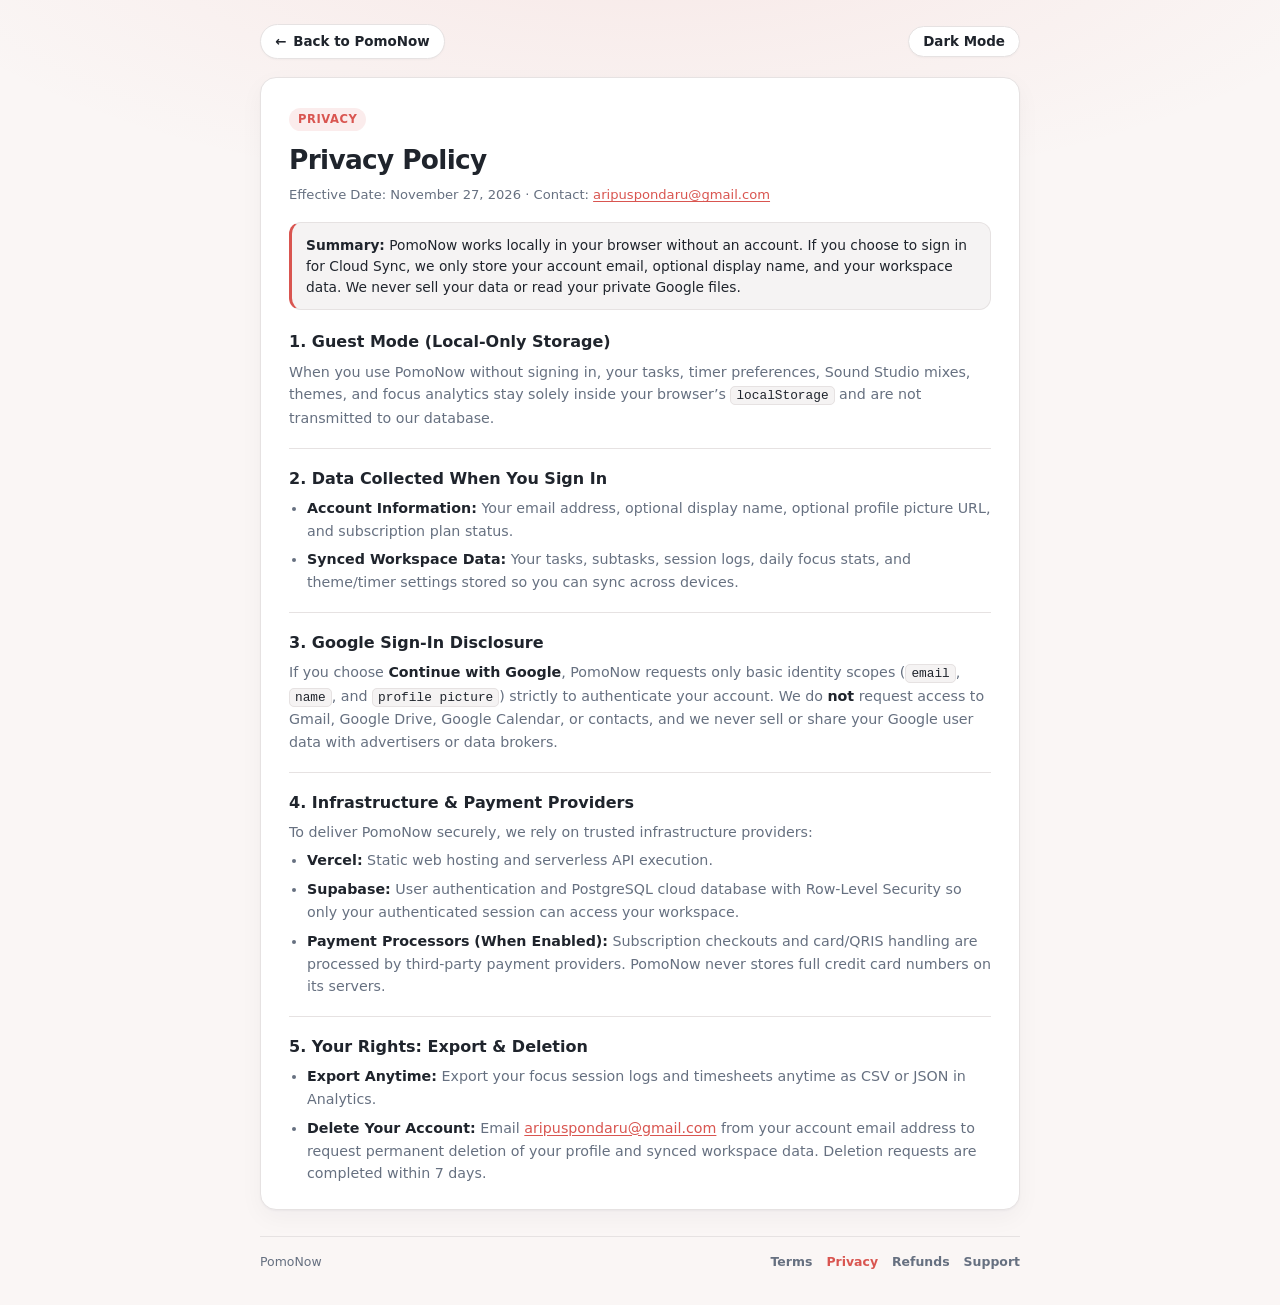
==== commit 880617de: "Add 3-day no-card Pro trial, no-refund policy, and remove local backup UI" ====
--- a/privacy.html
+++ b/privacy.html
@@ -58,7 +58,7 @@
       <section class="legal-section">
         <h2>5. Your Rights: Export &amp; Deletion</h2>
         <ul>
-          <li><strong>Export Anytime:</strong> Download a complete JSON snapshot via <em>Settings &rarr; Workspace Backup</em> or export session logs as CSV/JSON in Analytics.</li>
+          <li><strong>Export Anytime:</strong> Export your focus session logs and timesheets anytime as CSV or JSON in Analytics.</li>
           <li><strong>Delete Your Account:</strong> Email <a href="mailto:aripuspondaru@gmail.com">aripuspondaru@gmail.com</a> from your account email address to request permanent deletion of your profile and synced workspace data. Deletion requests are completed within 7 days.</li>
         </ul>
       </section>
